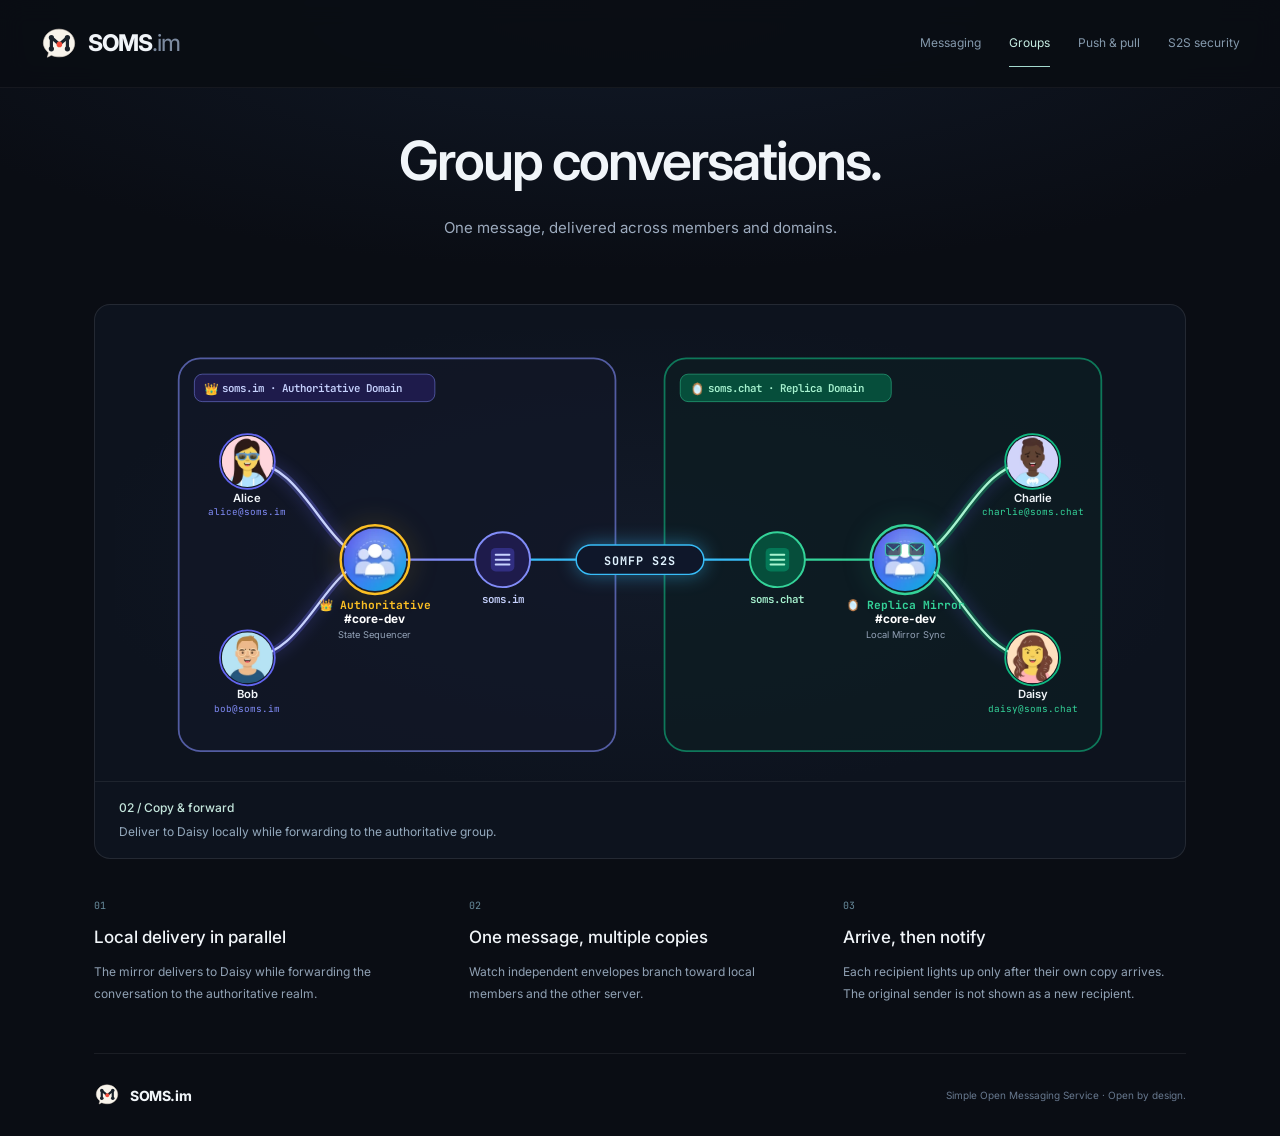
==== how-it-works/groups/index.html @ 973d369b "feat: redesign landing page and add focused messaging explainers" ====
<!doctype html><html lang="en"><head><meta charset="UTF-8"><meta name="viewport" content="width=device-width, initial-scale=1"><title>Federated Group Messaging | SOMS</title><meta name="description" content="Explore how SOMS distributes group messages to local members and remote mirrors with parallel forwarding and message replication."><link rel="canonical" href="https://soms.im/how-it-works/groups/"><link rel="icon" type="image/svg+xml" href="/assets/logo.svg"><meta name="theme-color" content="#0a0d14"><meta property="og:title" content="Federated Group Messaging | SOMS"><meta property="og:description" content="Explore how SOMS distributes group messages to local members and remote mirrors with parallel forwarding and message replication."><meta property="og:image" content="https://soms.im/assets/social-preview.png"><meta name="twitter:card" content="summary_large_image"><link rel="preconnect" href="https://fonts.googleapis.com"><link rel="preconnect" href="https://fonts.gstatic.com" crossorigin><link href="https://fonts.googleapis.com/css2?family=Inter:wght@400;500;600;700;800&family=JetBrains+Mono:wght@400;500;600&display=swap" rel="stylesheet"><link rel="stylesheet" href="/assets/site.css?v=seo-cleanup-1"><link rel="stylesheet" href="/assets/detail.css?v=seo-cleanup-1"><script src="/assets/site.js?v=seo-cleanup-1" defer></script><script src="/assets/detail.js?v=seo-cleanup-1" defer></script><meta property="og:type" content="website"><meta property="og:url" content="https://soms.im/how-it-works/groups/"><meta property="og:site_name" content="SOMS"><meta property="og:image:alt" content="SOMS messaging client"><meta name="twitter:title" content="Federated Group Messaging | SOMS"><meta name="twitter:description" content="Explore how SOMS distributes group messages to local members and remote mirrors with parallel forwarding and message replication."><meta name="twitter:image" content="https://soms.im/assets/social-preview.png"></head><body data-page="protocol" data-chapter="1"><nav class="fixed-nav" aria-label="Main navigation"><a href="/" class="brand-group" aria-label="SOMS home"><img src="/assets/logo.svg" width="38" height="38" alt=""><span>SOMS<span class="brand-domain">.im</span></span></a><div class="tech-nav" aria-label="Technical pages"><a href="/how-it-works/messaging/">Messaging</a><a href="/how-it-works/groups/" aria-current="page">Groups</a><a href="/how-it-works/sync/">Push &amp; pull</a><a href="/how-it-works/security/">S2S security</a></div></nav><main class="page-wrapper"><header class="hero-section detail-hero"><h1 class="hero-title">Group conversations.</h1><p class="hero-description">One message, delivered across members and domains.</p></header><section class="detail-explainer" aria-label="Interactive messaging explainer"><div id="chapter-panel"><div id="slidesWrapper"><div id="carouselContainer"><div class="slide" id="slide2">
              <!-- Stage 2 SVG -->
              <div class="stage-svg-wrap" id="stage2Wrap">
                <svg id="svgAct2" viewBox="0 0 1000 460" preserveAspectRatio="xMidYMid meet"><defs><linearGradient id="conduitS2SGlow" x1="0%" y1="50%" x2="100%" y2="50%">
                      <stop offset="0%" stop-color="#6366f1"/>
                      <stop offset="50%" stop-color="#38bdf8"/>
                      <stop offset="100%" stop-color="#10b981"/>
                    </linearGradient><linearGradient id="gradIndigo" x1="0%" y1="0%" x2="100%" y2="100%">
                      <stop offset="0%" stop-color="#818cf8"/>
                      <stop offset="100%" stop-color="#4f46e5"/>
                    </linearGradient><linearGradient id="gradEmerald" x1="0%" y1="0%" x2="100%" y2="100%">
                      <stop offset="0%" stop-color="#34d399"/>
                      <stop offset="100%" stop-color="#059669"/>
                    </linearGradient></defs>
                  <defs>
                    <linearGradient id="gradGold" x1="0%" y1="0%" x2="100%" y2="100%">
                      <stop offset="0%" stop-color="#fbbf24"/>
                      <stop offset="100%" stop-color="#d97706"/>
                    </linearGradient>

                    <!-- Clip Paths for Slide 2 -->
                    <clipPath id="clipAlice2"><circle cx="100" cy="135" r="26" /></clipPath>
                    <clipPath id="clipBob2"><circle cx="100" cy="335" r="26" /></clipPath>
                    <clipPath id="clipAuthGroup"><circle cx="230" cy="235" r="32" /></clipPath>
                    <clipPath id="clipReplicaGroup"><circle cx="770" cy="235" r="32" /></clipPath>
                    <clipPath id="clipCharlie2"><circle cx="900" cy="135" r="26" /></clipPath>
                    <clipPath id="clipDaisy2"><circle cx="900" cy="335" r="26" /></clipPath>
                  </defs>

                  <!-- Realm 1: Authoritative Realm -->
                  <g class="realm-box">
                    <rect x="30" y="30" width="445" height="400" rx="22" fill="#121727" fill-opacity="0.75" stroke="#818cf8" stroke-width="1.8" stroke-opacity="0.6"/>
                    <rect x="46" y="46" width="245" height="28" rx="8" fill="#1e1b4b" stroke="#818cf8" stroke-width="1" stroke-opacity="0.5"/>
                    <text x="56" y="65" font-size="12">👑</text>
                    <text x="74" y="64" fill="#c7d2fe" font-size="11" font-family="'JetBrains Mono', monospace" font-weight="600">soms.im · Authoritative Domain</text>
                  </g>

                  <!-- Realm 2: Replica Realm -->
                  <g class="realm-box">
                    <rect x="525" y="30" width="445" height="400" rx="22" fill="#0c1d22" fill-opacity="0.75" stroke="#10b981" stroke-width="1.8" stroke-opacity="0.6"/>
                    <rect x="541" y="46" width="215" height="28" rx="8" fill="#064e3b" stroke="#34d399" stroke-width="1" stroke-opacity="0.5"/>
                    <text x="551" y="65" font-size="12">🪞</text>
                    <text x="569" y="64" fill="#a7f3d0" font-size="11" font-family="'JetBrains Mono', monospace" font-weight="600">soms.chat · Replica Domain</text>
                  </g>

                  <!-- SOLID CONDUITS (Full Solid Lines) -->
                  <!-- Alice & Bob to Authoritative Group -->
                  <path id="pathAliceToAuth" d="M 100 135 C 160 135, 180 235, 230 235" class="solid-conduit-glow" stroke="url(#gradIndigo)"/>
                  <path d="M 100 135 C 160 135, 180 235, 230 235" class="solid-conduit-core" stroke="#c7d2fe"/>

                  <path id="pathBobToAuth" d="M 100 335 C 160 335, 180 235, 230 235" class="solid-conduit-glow" stroke="url(#gradIndigo)"/>
                  <path d="M 100 335 C 160 335, 180 235, 230 235" class="solid-conduit-core" stroke="#c7d2fe"/>

                  <!-- Authoritative Group to soms.im Server -->
                  <path id="pathAuthToHub" d="M 230 235 L 360 235" class="solid-conduit-glow" stroke="url(#gradIndigo)" stroke-width="8"/>
                  <path d="M 230 235 L 360 235" class="solid-conduit-core" stroke="#818cf8" stroke-width="2.5"/>

                  <!-- SOMFP S2S Backbone Conduit (Solid Trunk) -->
                  <path id="pathS2SBridge2" d="M 360 235 L 640 235" class="solid-conduit-glow" stroke="url(#conduitS2SGlow)" stroke-width="9"/>
                  <path d="M 360 235 L 640 235" class="solid-conduit-core" stroke="#38bdf8" stroke-width="3.2"/>

                  <!-- soms.chat Server to Replica Group -->
                  <path id="pathHubToReplica" d="M 640 235 L 770 235" class="solid-conduit-glow" stroke="url(#gradEmerald)" stroke-width="8"/>
                  <path d="M 640 235 L 770 235" class="solid-conduit-core" stroke="#34d399" stroke-width="2.5"/>

                  <!-- Replica Group to Charlie & Daisy -->
                  <path id="pathReplicaToCharlie" d="M 770 235 C 820 235, 840 135, 900 135" class="solid-conduit-glow" stroke="url(#gradEmerald)"/>
                  <path d="M 770 235 C 820 235, 840 135, 900 135" class="solid-conduit-core" stroke="#a7f3d0"/>

                  <path id="pathReplicaToDaisy" d="M 770 235 C 820 235, 840 335, 900 335" class="solid-conduit-glow" stroke="url(#gradEmerald)"/>
                  <path d="M 770 235 C 820 235, 840 335, 900 335" class="solid-conduit-core" stroke="#a7f3d0"/>

                  <!-- SOMFP S2S Badge -->
                  <g transform="translate(500, 235)">
                    <rect x="-65" y="-15" width="130" height="30" rx="15" fill="#0f172a" stroke="#38bdf8" stroke-width="1.5" filter="drop-shadow(0 0 10px rgba(56, 189, 248, 0.45))"/>
                    <text x="0" y="5" text-anchor="middle" fill="#e0f2fe" font-size="12" font-family="'JetBrains Mono', monospace" font-weight="700" letter-spacing="0.08em">SOMFP S2S</text>
                  </g>

                  <!-- soms.im Hub Server -->
                  <g transform="translate(360, 235)">
                    <circle cx="0" cy="0" r="28" fill="#1e1b4b" stroke="#818cf8" stroke-width="2"/>
                    <rect x="-12" y="-12" width="24" height="24" rx="5" fill="#312e81"/>
                    <path d="M -7 -5 L 7 -5 M -7 0 L 7 0 M -7 5 L 7 5" stroke="#c7d2fe" stroke-width="2" stroke-linecap="round"/>
                    <text x="0" y="44" text-anchor="middle" fill="#c7d2fe" font-size="11" font-family="'JetBrains Mono', monospace" font-weight="600">soms.im</text>
                  </g>

                  <!-- soms.chat Hub Server -->
                  <g transform="translate(640, 235)">
                    <circle cx="0" cy="0" r="28" fill="#064e3b" stroke="#34d399" stroke-width="2"/>
                    <rect x="-12" y="-12" width="24" height="24" rx="5" fill="#047857"/>
                    <path d="M -7 -5 L 7 -5 M -7 0 L 7 0 M -7 5 L 7 5" stroke="#a7f3d0" stroke-width="2" stroke-linecap="round"/>
                    <text x="0" y="44" text-anchor="middle" fill="#a7f3d0" font-size="11" font-family="'JetBrains Mono', monospace" font-weight="600">soms.chat</text>
                  </g>

                  <!-- AUTHORITATIVE GROUP NODE (REAL PLAYGROUND AVATAR) -->
                  <g class="user-node group-hub-node" id="nodeAuthGroup">
                    <circle id="pingAuthGroup_1" class="ping-circle-1" cx="230" cy="235" r="34" stroke="#fbbf24"/>
                    <circle id="pingAuthGroup_2" class="ping-circle-2" cx="230" cy="235" r="34" stroke="#f59e0b"/>
                    <circle cx="230" cy="235" r="35" fill="none" stroke="#fbbf24" stroke-width="2.5" filter="drop-shadow(0 0 12px rgba(251, 191, 36, 0.6))"/>
                    <image href="/assets/avatars/group-playground.webp" x="198" y="203" width="64" height="64" clip-path="url(#clipAuthGroup)"/>
                    <text x="230" y="285" text-anchor="middle" fill="#fbbf24" font-size="11.5" font-family="'JetBrains Mono', monospace" font-weight="700">👑 Authoritative</text>
                    <text x="230" y="300" text-anchor="middle" fill="#ffffff" font-size="12" font-weight="700">#core-dev</text>
                    <text x="230" y="315" text-anchor="middle" fill="#94a3b8" font-size="9.5">State Sequencer</text>
                  </g>

                  <!-- REPLICA GROUP NODE (REAL PLAYGROUND AVATAR) -->
                  <g class="user-node group-hub-node" id="nodeReplicaGroup">
                    <circle id="pingReplicaGroup_1" class="ping-circle-1" cx="770" cy="235" r="34" stroke="#34d399"/>
                    <circle id="pingReplicaGroup_2" class="ping-circle-2" cx="770" cy="235" r="34" stroke="#10b981"/>
                    <circle cx="770" cy="235" r="35" fill="none" stroke="#34d399" stroke-width="2.5" filter="drop-shadow(0 0 12px rgba(52, 211, 153, 0.6))"/>
                    <image href="/assets/avatars/group-playground.webp" x="738" y="203" width="64" height="64" clip-path="url(#clipReplicaGroup)"/>
                    <text x="770" y="285" text-anchor="middle" fill="#34d399" font-size="11.5" font-family="'JetBrains Mono', monospace" font-weight="700">🪞 Replica Mirror</text>
                    <text x="770" y="300" text-anchor="middle" fill="#ffffff" font-size="12" font-weight="700">#core-dev</text>
                    <text x="770" y="315" text-anchor="middle" fill="#94a3b8" font-size="9.5">Local Mirror Sync</text>
                  </g>

                  <!-- Users Slide 2 -->
                  <!-- Alice -->
                  <g class="user-node" id="nodeAlice2">
                    <circle id="pingAlice2_1" class="ping-circle-1" cx="100" cy="135" r="26" stroke="#818cf8"/>
                    <circle id="pingAlice2_2" class="ping-circle-2" cx="100" cy="135" r="26" stroke="#38bdf8"/>
                    <circle cx="100" cy="135" r="28" fill="none" stroke="#6366f1" stroke-width="1.8"/>
                    <image href="/assets/avatars/alice.webp" x="74" y="109" width="52" height="52" clip-path="url(#clipAlice2)"/>
                    <text x="100" y="176" text-anchor="middle" fill="#f1f5f9" font-size="11.5" font-weight="600">Alice</text>
                    <text x="100" y="190" text-anchor="middle" fill="#818cf8" font-size="9.5" font-family="'JetBrains Mono', monospace">alice@soms.im</text>
                  </g>

                  <!-- Bob -->
                  <g class="user-node" id="nodeBob2">
                    <circle id="pingBob2_1" class="ping-circle-1" cx="100" cy="335" r="26" stroke="#818cf8"/>
                    <circle id="pingBob2_2" class="ping-circle-2" cx="100" cy="335" r="26" stroke="#38bdf8"/>
                    <circle cx="100" cy="335" r="28" fill="none" stroke="#6366f1" stroke-width="1.8"/>
                    <image href="/assets/avatars/noah.webp" x="74" y="309" width="52" height="52" clip-path="url(#clipBob2)"/>
                    <text x="100" y="376" text-anchor="middle" fill="#f1f5f9" font-size="11.5" font-weight="600">Bob</text>
                    <text x="100" y="390" text-anchor="middle" fill="#818cf8" font-size="9.5" font-family="'JetBrains Mono', monospace">bob@soms.im</text>
                  </g>

                  <!-- Charlie -->
                  <g class="user-node" id="nodeCharlie2">
                    <circle id="pingCharlie2_1" class="ping-circle-1" cx="900" cy="135" r="26" stroke="#34d399"/>
                    <circle id="pingCharlie2_2" class="ping-circle-2" cx="900" cy="135" r="26" stroke="#38bdf8"/>
                    <circle cx="900" cy="135" r="28" fill="none" stroke="#10b981" stroke-width="1.8"/>
                    <image href="/assets/avatars/liam.webp" x="874" y="109" width="52" height="52" clip-path="url(#clipCharlie2)"/>
                    <text x="900" y="176" text-anchor="middle" fill="#f1f5f9" font-size="11.5" font-weight="600">Charlie</text>
                    <text x="900" y="190" text-anchor="middle" fill="#34d399" font-size="9.5" font-family="'JetBrains Mono', monospace">charlie@soms.chat</text>
                  </g>

                  <!-- Daisy (internal animation IDs retained) -->
                  <g class="user-node" id="nodeDaisy2">
                    <circle id="pingDaisy2_1" class="ping-circle-1" cx="900" cy="335" r="26" stroke="#34d399"/>
                    <circle id="pingDaisy2_2" class="ping-circle-2" cx="900" cy="335" r="26" stroke="#38bdf8"/>
                    <circle cx="900" cy="335" r="28" fill="none" stroke="#10b981" stroke-width="1.8"/>
                    <image href="/assets/avatars/maya.webp" x="874" y="309" width="52" height="52" clip-path="url(#clipDaisy2)"/>
                    <text x="900" y="376" text-anchor="middle" fill="#f1f5f9" font-size="11.5" font-weight="600">Daisy</text>
                    <text x="900" y="390" text-anchor="middle" fill="#34d399" font-size="9.5" font-family="'JetBrains Mono', monospace">daisy@soms.chat</text>
                  </g>

                  <!-- Native SVG Dynamic Particle Trail Pool (Slide 2) -->
                  <g id="particleContainer2"></g>

                  <!-- Native SVG Message Sender Toast Badge (Slide 2) -->
                  <g id="svgToast2" class="svg-sender-badge" transform="translate(100, 82)" opacity="0">
                    <rect id="toast2Bg" x="-62" y="-14" width="124" height="28" rx="14" fill="#0f172a" fill-opacity="0.95" stroke="#34d399" stroke-width="1.3" filter="drop-shadow(0 0 10px rgba(52, 211, 153, 0.45))"/>
                    <g id="toast2Icon" transform="translate(-50, -7)">
                      <rect x="0" y="0" width="16" height="13" rx="3" fill="#1e293b" stroke="#34d399" stroke-width="1.2"/>
                      <path d="M 2 2.5 L 8 7.5 L 14 2.5" fill="none" stroke="#34d399" stroke-width="1.2" stroke-linecap="round"/>
                    </g>
                    <text id="toast2Text" x="-26" y="4.5" fill="#a7f3d0" font-size="11.5" font-family="'JetBrains Mono', monospace" font-weight="600">to #core-dev</text>
                  </g>

                  <!-- FLYING ENVELOPE SLIDE 2 (Pure Vector Core) -->
                  <g id="flyingComet2" class="flying-envelope-node" opacity="0">
                    <rect x="-8" y="-7" width="16" height="13" rx="3" fill="#1e293b" stroke="#34d399" stroke-width="1.2"/>
                    <path d="M -6 -4.5 L 0 0.5 L 6 -4.5" fill="none" stroke="#34d399" stroke-width="1.2" stroke-linecap="round"/>
                  </g>
                </svg>
              </div>
            </div></div></div></div><div class="detail-transport"><p id="chapter-status" role="status" aria-live="polite">Charlie sends from the mirror. Alice then sends from the authoritative group.</p></div></section><section id="chapter-notes" class="detail-notes" aria-label="Chapter explanation"><article><span>01</span><h2>Local delivery in parallel</h2><p>The mirror delivers to Daisy while forwarding the conversation to the authoritative realm.</p></article><article><span>02</span><h2>One message, multiple copies</h2><p>Watch independent envelopes branch toward local members and the other server.</p></article><article><span>03</span><h2>Arrive, then notify</h2><p>Each recipient lights up only after their own copy arrives. The original sender is not shown as a new recipient.</p></article></section></main><footer><a class="brand-group" href="/"><img src="/assets/logo.svg" alt="" width="26" height="26">SOMS.im</a><span>Simple Open Messaging Service · Open by design.</span></footer></body></html>
---- assets/site.css ----
/* CSS Reset & Base Variables */
    *, *::before, *::after {
      box-sizing: border-box;
      margin: 0;
      padding: 0;
    }

    :root {
      --bg-dark: #0a0d14;
      --bg-card: #111622;
      --bg-surface: #161c2d;
      --border-subtle: rgba(255, 255, 255, 0.08);
      --border-glow: rgba(99, 102, 241, 0.3);
      --text-main: #f1f5f9;
      --text-muted: #94a3b8;
      --text-faint: #64748b;
      --indigo-core: #6366f1;
      --indigo-glow: rgba(99, 102, 241, 0.5);
      --cyan-core: #06b6d4;
      --cyan-glow: rgba(6, 182, 212, 0.5);
      --emerald-core: #10b981;
      --emerald-glow: rgba(16, 185, 129, 0.5);
      --amber-core: #f59e0b;
      --purple-core: #a855f7;
      --font-sans: 'Inter', -apple-system, BlinkMacSystemFont, 'Segoe UI', Roboto, sans-serif;
      --font-mono: 'JetBrains Mono', monospace;
    }

    html {
      scroll-behavior: smooth;
    }

    body {
      background-color: var(--bg-dark);
      color: var(--text-main);
      font-family: var(--font-sans);
      min-height: 100vh;
      overflow-x: hidden;
      line-height: 1.5;
      background-image: 
        radial-gradient(ellipse 80% 50% at 50% -20%, rgba(99, 102, 241, 0.15), transparent 70%),
        radial-gradient(circle at 10% 20%, rgba(6, 182, 212, 0.05), transparent 40%),
        radial-gradient(circle at 90% 80%, rgba(16, 185, 129, 0.05), transparent 40%);
    }

    /* Fixed Top Navigation Bar */
    .fixed-nav {
      position: fixed;
      top: 0;
      left: 0;
      right: 0;
      height: 70px;
      background: rgba(10, 13, 20, 0.82);
      backdrop-filter: blur(16px);
      -webkit-backdrop-filter: blur(16px);
      border-bottom: 1px solid var(--border-subtle);
      z-index: 1000;
      display: flex;
      align-items: center;
      justify-content: space-between;
      padding: 0 2.5rem;
    }

    .brand-group {
      display: flex;
      align-items: center;
      gap: 0.85rem;
      text-decoration: none;
      color: var(--text-main);
    }

    .brand-icon {
      width: 36px;
      height: 36px;
      border-radius: 10px;
      background: linear-gradient(135deg, var(--indigo-core), var(--cyan-core));
      display: flex;
      align-items: center;
      justify-content: center;
      box-shadow: 0 0 15px var(--indigo-glow);
    }

    .brand-title {
      font-size: 1.25rem;
      font-weight: 800;
      letter-spacing: -0.02em;
      background: linear-gradient(to right, #fff, #94a3b8);
      -webkit-background-clip: text;
      -webkit-text-fill-color: transparent;
    }

    .brand-badge {
      font-family: var(--font-mono);
      font-size: 0.7rem;
      padding: 0.2rem 0.5rem;
      border-radius: 9999px;
      background: rgba(99, 102, 241, 0.15);
      border: 1px solid rgba(99, 102, 241, 0.3);
      color: #a5b4fc;
      margin-left: 0.35rem;
    }

    .nav-links {
      display: flex;
      align-items: center;
      gap: 2rem;
      list-style: none;
    }

    .nav-link {
      color: var(--text-muted);
      text-decoration: none;
      font-size: 0.92rem;
      font-weight: 500;
      transition: color 0.2s ease;
    }

    .nav-link:hover {
      color: var(--text-main);
    }

    .nav-btn-gh {
      display: flex;
      align-items: center;
      gap: 0.5rem;
      padding: 0.5rem 1rem;
      border-radius: 8px;
      background: rgba(255, 255, 255, 0.05);
      border: 1px solid var(--border-subtle);
      color: var(--text-main);
      font-size: 0.88rem;
      font-weight: 600;
      text-decoration: none;
      transition: all 0.2s ease;
    }

    .nav-btn-gh:hover {
      background: rgba(255, 255, 255, 0.1);
      border-color: rgba(255, 255, 255, 0.2);
    }

    /* Page Wrapper */
    .page-wrapper {
      padding-top: 70px;
    }

    /* Hero Section */
    .hero-section {
      max-width: 1240px;
      margin: 0 auto;
      padding: 3.5rem 1.5rem 2rem 1.5rem;
      text-align: center;
    }

    .hero-pill {
      display: inline-flex;
      align-items: center;
      gap: 0.5rem;
      padding: 0.35rem 0.9rem;
      border-radius: 9999px;
      background: rgba(99, 102, 241, 0.1);
      border: 1px solid rgba(99, 102, 241, 0.25);
      color: #c7d2fe;
      font-size: 0.82rem;
      font-weight: 500;
      margin-bottom: 1.5rem;
    }

    .hero-pill-dot {
      width: 7px;
      height: 7px;
      border-radius: 50%;
      background: #10b981;
      box-shadow: 0 0 8px #10b981;
    }

    .hero-title {
      font-size: 3.4rem;
      font-weight: 800;
      line-height: 1.15;
      letter-spacing: -0.035em;
      margin-bottom: 1.25rem;
      max-width: 900px;
      margin-left: auto;
      margin-right: auto;
    }

    .hero-title .gradient-text {
      background: linear-gradient(135deg, #818cf8 0%, #38bdf8 50%, #34d399 100%);
      -webkit-background-clip: text;
      -webkit-text-fill-color: transparent;
    }

    .hero-description {
      font-size: 1.15rem;
      color: var(--text-muted);
      max-width: 720px;
      margin: 0 auto 2.2rem auto;
      line-height: 1.6;
    }

    .hero-actions {
      display: flex;
      align-items: center;
      justify-content: center;
      gap: 1rem;
      margin-bottom: 2.5rem;
    }

    .btn-primary {
      padding: 0.75rem 1.5rem;
      border-radius: 10px;
      background: linear-gradient(135deg, #6366f1, #4f46e5);
      color: #fff;
      font-weight: 600;
      font-size: 0.95rem;
      text-decoration: none;
      box-shadow: 0 4px 20px rgba(99, 102, 241, 0.4);
      transition: all 0.2s ease;
      display: inline-flex;
      align-items: center;
      gap: 0.5rem;
    }

    .btn-primary:hover {
      transform: translateY(-1px);
      box-shadow: 0 6px 25px rgba(99, 102, 241, 0.6);
    }

    .btn-secondary {
      padding: 0.75rem 1.5rem;
      border-radius: 10px;
      background: rgba(255, 255, 255, 0.05);
      border: 1px solid var(--border-subtle);
      color: var(--text-main);
      font-weight: 600;
      font-size: 0.95rem;
      text-decoration: none;
      transition: all 0.2s ease;
      display: inline-flex;
      align-items: center;
      gap: 0.5rem;
    }

    .btn-secondary:hover {
      background: rgba(255, 255, 255, 0.08);
      border-color: rgba(255, 255, 255, 0.15);
    }

    /* Carousel / Stage Architecture Showcase */
    .carousel-section {
      position: relative;
      max-width: 1100px;
      margin: 0 auto;
    }

    /* Carousel Top Controls Bar */
    .carousel-controls-bar {
      display: flex;
      align-items: center;
      justify-content: space-between;
      margin-bottom: 1.2rem;
      padding: 0 0.5rem;
    }

    .tabs-indicator {
      display: flex;
      gap: 0.5rem;
      background: rgba(17, 22, 34, 0.85);
      padding: 0.35rem;
      border-radius: 12px;
      border: 1px solid var(--border-subtle);
      backdrop-filter: blur(12px);
    }

    .tab-btn {
      background: transparent;
      border: none;
      color: var(--text-muted);
      font-family: var(--font-sans);
      font-size: 0.85rem;
      font-weight: 600;
      padding: 0.5rem 1.1rem;
      border-radius: 8px;
      cursor: pointer;
      transition: all 0.25s ease;
      display: flex;
      align-items: center;
      gap: 0.5rem;
    }

    .tab-btn.active {
      background: rgba(99, 102, 241, 0.2);
      color: #fff;
      border: 1px solid rgba(99, 102, 241, 0.4);
      box-shadow: 0 0 12px rgba(99, 102, 241, 0.25);
    }

    .tab-btn-num {
      font-family: var(--font-mono);
      font-size: 0.75rem;
      opacity: 0.7;
    }

    .nav-arrow-btns {
      display: flex;
      align-items: center;
      gap: 0.5rem;
    }

    .arrow-btn {
      width: 40px;
      height: 40px;
      border-radius: 10px;
      background: rgba(17, 22, 34, 0.85);
      border: 1px solid var(--border-subtle);
      color: var(--text-main);
      display: flex;
      align-items: center;
      justify-content: center;
      cursor: pointer;
      transition: all 0.2s ease;
    }

    .arrow-btn:hover {
      background: rgba(99, 102, 241, 0.2);
      border-color: rgba(99, 102, 241, 0.4);
      color: #fff;
      transform: scale(1.05);
    }

    /* Carousel Slides Container */
    .carousel-container {
      position: relative;
      width: 100%;
      border-radius: 20px;
      background: #0d111a;
      border: 1px solid rgba(255, 255, 255, 0.09);
      box-shadow: 0 25px 60px -15px rgba(0, 0, 0, 0.7), 0 0 40px rgba(99, 102, 241, 0.08);
      overflow: hidden;
    }

    .slides-wrapper {
      display: flex;
      width: 200%;
      transition: transform 0.55s cubic-bezier(0.16, 1, 0.3, 1);
      user-select: none;
    }

    .slide {
      width: 50%;
      flex-shrink: 0;
      padding: 1.5rem 1.5rem 2rem 1.5rem;
      position: relative;
    }

    .slide-badge-title {
      display: flex;
      align-items: center;
      justify-content: space-between;
      margin-bottom: 1rem;
      padding: 0 0.5rem;
    }

    .slide-title-group {
      text-align: left;
    }

    .slide-act-tag {
      font-family: var(--font-mono);
      font-size: 0.75rem;
      color: var(--cyan-core);
      font-weight: 600;
      text-transform: uppercase;
      letter-spacing: 0.05em;
    }

    .slide-heading {
      font-size: 1.35rem;
      font-weight: 700;
      color: var(--text-main);
      letter-spacing: -0.015em;
    }

    .slide-desc {
      font-size: 0.88rem;
      color: var(--text-muted);
      max-width: 480px;
      text-align: right;
    }

    /* Stage SVG Viewport */
    .stage-svg-wrap {
      width: 100%;
      height: 460px;
      background: radial-gradient(circle at 50% 50%, #111726 0%, #0a0d14 100%);
      border-radius: 16px;
      border: 1px solid rgba(255, 255, 255, 0.06);
      position: relative;
      overflow: hidden;
    }

    .stage-svg-wrap svg {
      width: 100%;
      height: 100%;
      display: block;
    }

    /* Solid Conduits & High-Definition Optical Lines (No Dashes) */
    .solid-conduit-glow {
      fill: none;
      stroke-width: 7.5px;
      stroke-linecap: round;
      opacity: 0.38;
      filter: drop-shadow(0 0 8px rgba(99, 102, 241, 0.8));
    }

    .solid-conduit-core {
      fill: none;
      stroke-width: 2.4px;
      stroke-linecap: round;
    }

    /* Flying Envelope Styling */
    .flying-envelope-node {
      pointer-events: none;
      /* Match the sender icon; the particle trail supplies the flight glow. */
    }

    /* Arrival Ping Ripple Animation (Dual Wave) */
    @keyframes avatarRipple1 {
      0% {
        r: 28;
        opacity: 0.95;
        stroke-width: 3.5;
      }
      100% {
        r: 64;
        opacity: 0;
        stroke-width: 0.8;
      }
    }

    @keyframes avatarRipple2 {
      0% {
        r: 28;
        opacity: 0.8;
        stroke-width: 2.5;
      }
      100% {
        r: 80;
        opacity: 0;
        stroke-width: 0.5;
      }
    }

    .ping-circle-1 {
      fill: none;
      pointer-events: none;
      opacity: 0;
    }

    .ping-circle-2 {
      fill: none;
      pointer-events: none;
      opacity: 0;
    }

    .pinging-1 {
      animation: avatarRipple1 0.85s cubic-bezier(0.1, 0.3, 0.2, 1) forwards;
    }

    .pinging-2 {
      animation: avatarRipple2 1.05s 0.12s cubic-bezier(0.1, 0.3, 0.2, 1) forwards;
    }

    /* Avatar Bounce on Receive */
    @keyframes avatarBounce {
      0% {
        transform: scale(1);
      }
      35% {
        transform: scale(1.16);
      }
      65% {
        transform: scale(0.96);
      }
      100% {
        transform: scale(1);
      }
    }

    .user-node {
      transform-box: fill-box;
      transform-origin: center;
      transition: filter 0.3s ease;
    }

    .user-node.received-pop {
      animation: avatarBounce 0.55s cubic-bezier(0.34, 1.56, 0.64, 1);
    }

    /* Native SVG Sender Badge Animation */
    .svg-sender-badge {
      pointer-events: none;
      transition: opacity 0.25s ease;
    }

    /* Why SOMS Cards Section */
    .features-section {
      max-width: 1240px;
      margin: 5rem auto 0 auto;
      padding: 0 1.5rem;
    }

    .section-header {
      text-align: center;
      margin-bottom: 3.5rem;
    }

    .section-tag {
      font-family: var(--font-mono);
      font-size: 0.8rem;
      color: var(--indigo-core);
      font-weight: 600;
      text-transform: uppercase;
      letter-spacing: 0.1em;
      margin-bottom: 0.5rem;
    }

    .section-title {
      font-size: 2.4rem;
      font-weight: 800;
      letter-spacing: -0.025em;
      color: #fff;
    }

    .section-subtitle {
      color: var(--text-muted);
      font-size: 1.05rem;
      max-width: 600px;
      margin: 0.6rem auto 0 auto;
    }

    .cards-grid {
      display: grid;
      grid-template-columns: repeat(auto-fit, minmax(320px, 1fr));
      gap: 1.5rem;
    }

    .feature-card {
      background: var(--bg-card);
      border: 1px solid var(--border-subtle);
      border-radius: 16px;
      padding: 2rem;
      position: relative;
      overflow: hidden;
      transition: all 0.3s ease;
    }

    .feature-card::before {
      content: '';
      position: absolute;
      top: 0;
      left: 0;
      right: 0;
      height: 2px;
      background: linear-gradient(90deg, transparent, rgba(99, 102, 241, 0.4), transparent);
      opacity: 0;
      transition: opacity 0.3s ease;
    }

    .feature-card:hover {
      transform: translateY(-4px);
      border-color: rgba(99, 102, 241, 0.3);
      box-shadow: 0 15px 35px -10px rgba(0, 0, 0, 0.5), 0 0 25px rgba(99, 102, 241, 0.1);
    }

    .feature-card:hover::before {
      opacity: 1;
    }

    .card-icon-wrap {
      width: 48px;
      height: 48px;
      border-radius: 12px;
      background: rgba(99, 102, 241, 0.12);
      border: 1px solid rgba(99, 102, 241, 0.25);
      display: flex;
      align-items: center;
      justify-content: center;
      color: #818cf8;
      margin-bottom: 1.25rem;
    }

    .card-title {
      font-size: 1.2rem;
      font-weight: 700;
      margin-bottom: 0.6rem;
      color: #fff;
    }

    .card-desc {
      color: var(--text-muted);
      font-size: 0.92rem;
      line-height: 1.6;
    }

    /* Technical Preview Warning Banner */
    .preview-banner {
      max-width: 1240px;
      margin: 4rem auto 0 auto;
      padding: 0 1.5rem;
    }

    .preview-card {
      background: linear-gradient(135deg, rgba(245, 158, 11, 0.08) 0%, rgba(17, 22, 34, 0.95) 100%);
      border: 1px solid rgba(245, 158, 11, 0.25);
      border-radius: 16px;
      padding: 1.75rem 2rem;
      display: flex;
      align-items: flex-start;
      gap: 1.25rem;
    }

    .preview-icon {
      flex-shrink: 0;
      width: 42px;
      height: 42px;
      border-radius: 10px;
      background: rgba(245, 158, 11, 0.15);
      border: 1px solid rgba(245, 158, 11, 0.3);
      color: #fbbf24;
      display: flex;
      align-items: center;
      justify-content: center;
    }

    .preview-content h4 {
      font-size: 1.05rem;
      font-weight: 700;
      color: #fbbf24;
      margin-bottom: 0.35rem;
    }

    .preview-content p {
      font-size: 0.9rem;
      color: var(--text-muted);
      line-height: 1.55;
    }

    /* Footer */
    footer {
      max-width: 1240px;
      margin: 5rem auto 0 auto;
      padding: 3rem 1.5rem;
      border-top: 1px solid var(--border-subtle);
      display: flex;
      align-items: center;
      justify-content: space-between;
      color: var(--text-faint);
      font-size: 0.88rem;
    }

    .footer-left {
      display: flex;
      align-items: center;
      gap: 0.75rem;
    }

    .footer-links {
      display: flex;
      gap: 1.5rem;
    }

    .footer-link {
      color: var(--text-muted);
      text-decoration: none;
      transition: color 0.2s;
    }

    .footer-link:hover {
      color: var(--text-main);
    }

    /* Responsive Adjustments */
    @media (max-width: 768px) {
      .hero-title {
        font-size: 2.3rem;
      }
      .stage-svg-wrap {
        height: 340px;
      }
      .slide-badge-title {
        flex-direction: column;
        align-items: flex-start;
        gap: 0.5rem;
      }
      .slide-desc {
        text-align: left;
      }
      .fixed-nav {
        padding: 0 1.25rem;
      }
      .nav-links {
        display: none;
      }
      .preview-card {
        flex-direction: column;
      }
      footer {
        flex-direction: column;
        gap: 1.5rem;
        text-align: center;
      }
    }
  
/* Product-first landing page. Shared animation styling above is preserved. */
:root { --text-muted:#9caabd; }
body { background-image:radial-gradient(ellipse 75% 28% at 50% 0%, #17243988, transparent 85%); }
a:focus-visible,button:focus-visible { outline:2px solid #67e8f9; outline-offset:6px; }
.fixed-nav { position:sticky; top:0; height:88px; max-width:1280px; margin:auto; padding:0 40px; background:rgba(10,13,20,.94); backdrop-filter:blur(12px); border-bottom:1px solid #ffffff0d; }
.brand-group { font-size:23px; font-weight:750; letter-spacing:-1px; gap:10px; }
.brand-domain { color:#7c8a9f; font-weight:450; }
.nav-links { gap:32px; }
.nav-link { font-size:13px; }
.nav-dot { color:#72c9dc; }
.nav-btn-gh { font-size:12px; border-radius:100px; padding:10px 19px; }
.page-wrapper { padding-top:0; }
.hero-section { padding:76px 24px 36px; max-width:1200px; }
.hero-pill { background:none; border:0; font:10px var(--font-mono); letter-spacing:2px; margin-bottom:26px; padding:0; color:#a7b9cd; }
.hero-pill-dot,.status-dot { width:6px; height:6px; display:inline-block; flex-shrink:0; border-radius:50%; background:#6ce1ba; box-shadow:0 0 12px #6ce1ba55; }
.hero-title { font-size:clamp(42px,5.6vw,72px); letter-spacing:-3.5px; line-height:1.09; font-weight:600; margin-bottom:23px; }
.hero-title .gradient-text { background:linear-gradient(100deg,#a9bafa,#8ed7e5 65%,#9be3c7); background-clip:text; -webkit-background-clip:text; }
.hero-description { font-size:17px; line-height:1.8; max-width:720px; }
.hero-actions { margin-top:28px; gap:12px; }
.btn-primary,.btn-secondary { border-radius:9px; padding:13px 22px; font-size:13px; box-shadow:none; gap:20px; }
.btn-primary { background:#d6f3ee; color:#112b2a; border:1px solid #d6f3ee; }
.btn-primary:hover { background:#edfffb; color:#112b2a; box-shadow:0 5px 28px #9fe4d322; }
.btn-secondary { background:transparent; border:1px solid #ffffff24; }
.hero-footnote { color:#66788e; font-size:10px; margin-top:22px; }
.hero-footnote span { margin:0 9px; color:#435268; }
.carousel-section { max-width:1140px; margin:0 auto; padding:0 24px; }
.carousel-container { border-radius:16px; box-shadow:0 24px 80px #0003; background:#0d131e; }
.slide { padding:24px 24px 15px; }
.slide-heading { font-size:17px; font-weight:500; margin-top:5px; }
.slide-act-tag { font-size:9px; color:#7f9fb7; letter-spacing:1.3px; }
.slide-desc { font-size:11px; max-width:330px; line-height:1.7; }
.stage-svg-wrap { height:auto; aspect-ratio:1000 / 420; border:0; background:radial-gradient(ellipse at center,#17203288,transparent 75%); }
body[data-page="home"] .slides-wrapper { width:100%; }
body[data-page="home"] .slide { width:100%; }
.explore-strip { max-width:1092px; margin:0 auto; padding:24px 4px; display:flex; align-items:center; justify-content:space-between; gap:20px; }
.explore-strip p { font-size:11px; color:#8291a5; display:flex; align-items:center; gap:9px; }
.text-link { color:#b5e9e4; text-decoration:none; font-size:12px; display:inline-flex; gap:18px; align-items:center; }
.text-link:hover { color:#fff; }
.benefits { max-width:1092px; margin:100px auto 0; }
.benefits-heading { padding-bottom:44px; }
.eyebrow,.feature-index { display:block; color:#84a5b3; font:10px var(--font-mono); letter-spacing:1.8px; }
.benefits-heading h2 { font-size:46px; font-weight:500; line-height:1.15; letter-spacing:-2px; margin:22px 0 20px; }
.benefits-heading p { color:var(--text-muted); font-size:14px; line-height:1.9; }
.benefit { display:grid; grid-template-columns:1fr 1.1fr; align-items:center; gap:80px; padding:68px 0; border-top:1px solid #ffffff12; }
.feature-index { font-size:9px; }
.benefit h3 { font-size:35px; font-weight:500; line-height:1.2; letter-spacing:-1.2px; margin:22px 0 18px; }
.benefit-copy p { color:#93a2b5; font-size:14px; line-height:1.95; max-width:405px; }
.feature-chips { display:flex; flex-wrap:wrap; gap:8px; margin:22px 0; }
.feature-chips span { font:9px var(--font-mono); color:#9dafc3; border:1px solid #ffffff13; padding:7px 9px; border-radius:5px; }
.stack-visual,.history-visual { background:linear-gradient(140deg,#151d2b,#0d131d); border:1px solid #ffffff14; border-radius:14px; overflow:hidden; }
.terminal-bar { display:flex; justify-content:space-between; border-bottom:1px solid #ffffff0b; padding:15px 20px; font:10px var(--font-mono); color:#66758b; }
.terminal-bar>span:first-child { letter-spacing:4px; color:#3d4b5f; }
.stack-inner { padding:34px; }
.stack-service,.stack-db { display:flex; align-items:center; gap:16px; padding:18px; background:#172331; border:1px solid #83d7c22a; border-radius:10px; }
.stack-service .status-dot { margin-left:auto; }
.stack-inner strong { font-size:14px; font-weight:500; }
.stack-inner small { display:block; color:#8193a8; font-size:10px; margin-top:5px; }
.stack-connector { height:25px; border-left:1px dashed #5d867c; margin-left:38px; }
.stack-db { background:#101a27; border-color:#ffffff10; }
.stack-db>span { font-size:35px; color:#95b4d7; padding:0 6px; }
.stack-caption { text-align:center; font:8px var(--font-mono); letter-spacing:1px; color:#5f7688; padding-top:24px; }
.client-visual { height:330px; position:relative; border:1px solid #ffffff12; border-radius:14px; overflow:hidden; background:radial-gradient(ellipse at 75% 75%,#264247,#101822 75%); }
.visual-caption { padding:20px; font:8px var(--font-mono); letter-spacing:1px; color:#9bb8ba; display:flex; align-items:center; gap:8px; }
.client-desktop { position:absolute; left:24px; top:64px; width:86%; border:1px solid #ffffff20; border-radius:9px; box-shadow:0 15px 30px #0006; }
.client-mobile { position:absolute; right:17px; top:104px; width:28%; max-height:240px; object-fit:cover; object-position:top; border:4px solid #283642; border-radius:17px; box-shadow:-12px 10px 30px #0007; }
.history-head { display:flex; justify-content:space-between; padding:20px; border-bottom:1px solid #ffffff0d; font:8px var(--font-mono); color:#8394a9; }
.history-saved { color:#7ec2ac; }
.history-line { margin:27px; padding-left:22px; border-left:1px solid #ffffff14; }
.history-date { font:8px var(--font-mono); color:#60748e; letter-spacing:1px; }
.history-message { display:flex; gap:12px; margin:13px 0; align-items:center; }
.history-message img { border-radius:50%; }
.history-message strong { font-size:11px; font-weight:500; }
.history-message p { color:#9cabbd; font-size:11px; margin-top:3px; }
.history-dots { color:#56708b; padding:0 0 15px 4px; }
.history-bottom { border-top:1px solid #ffffff0b; padding:16px; text-align:center; font-size:11px; color:#a7c5c3; }
.closing { text-align:center; max-width:1092px; margin:20px auto 0; padding:75px 20px; border-top:1px solid #ffffff12; background:radial-gradient(ellipse at center,#19313544,transparent 70%); }
.closing h2 { font-size:32px; font-weight:500; letter-spacing:-1px; margin:24px 0; }
.alpha-note { margin-top:20px; font-size:10px; color:#7d8b9e; }
footer { max-width:1092px; margin:auto; padding:28px 0; font-size:10px; color:#67788e; border-top:1px solid #ffffff12; }
footer .brand-group { font-size:14px; letter-spacing:-.4px; }
.footer-link { font-size:11px; }
.protocol-hero { padding-top:50px; }
.back-link { display:block; color:#9aacbd; text-decoration:none; font-size:12px; margin-bottom:38px; }
.protocol-hero .eyebrow { margin-bottom:24px; }
.protocol-hero .hero-title { font-size:60px; }
.protocol-notes { max-width:1092px; margin:60px auto; display:grid; grid-template-columns:1fr 1fr; gap:80px; }
.protocol-notes h2 { font-size:32px; line-height:1.2; font-weight:500; letter-spacing:-1px; margin:20px 0; }
.protocol-notes p { font-size:14px; color:#99a8ba; line-height:1.9; margin-bottom:14px; }
.protocol-notes code { color:#c5dedc; font-size:12px; }
.protocol-live { font:9px var(--font-mono); color:#8aa5ae; display:flex; align-items:center; gap:9px; }
.tab-btn { font-size:11px; }
@media(max-width:900px) { .benefits,.explore-strip,.protocol-notes,footer { margin-left:28px; margin-right:28px; } .benefit { gap:35px; } .hero-title { letter-spacing:-2px; } .slide-desc { max-width:260px; } .benefit h3 { font-size:29px; } .stack-inner { padding:22px; } }
@media(max-width:640px) { .fixed-nav { padding:0 20px; height:72px; } .page-wrapper { padding-top:0; } .brand-group { font-size:19px; } .brand-group img { width:32px; height:32px; } .nav-links { display:flex; gap:15px; } .nav-link { font-size:11px; } .docs-link,.nav-dot,.nav-btn-gh { display:none; } .hero-section { padding:50px 20px 30px; } .hero-title { font-size:40px; letter-spacing:-1.8px; } .hero-description { font-size:14px; } .hero-description br { display:none; } .hero-pill { font-size:8px; letter-spacing:1.4px; } .hero-actions { flex-direction:row; flex-wrap:wrap; } .btn-primary,.btn-secondary { font-size:11px; padding:12px 16px; width:auto; } .hero-footnote { font-size:9px; line-height:1.8; } .carousel-section { padding:0 12px; } .slide { padding:18px 8px 10px; } .slide-badge-title { display:block; padding:0 8px; } .slide-heading { font-size:14px; } .slide-desc { display:none; } .stage-svg-wrap { height:auto; aspect-ratio:1000/520; } .explore-strip { flex-direction:column; align-items:flex-start; gap:13px; padding:18px 0; } .benefits { margin-top:60px; } .benefits-heading h2 { font-size:36px; } .benefits-heading p { font-size:13px; } .benefit { grid-template-columns:1fr; padding:40px 0; gap:30px; } .benefit h3 { font-size:32px; } .benefit-copy p { max-width:none; font-size:13px; } .client-visual { height:310px; } .closing { margin:15px 24px 0; padding:50px 0; } .closing h2 { font-size:28px; } .eyebrow { font-size:8px; letter-spacing:1.2px; } footer { flex-wrap:wrap; gap:18px; justify-content:space-between; } footer>span { order:3; width:100%; text-align:left; } .protocol-hero .hero-title { font-size:40px; } .protocol-live { display:none; } .carousel-controls-bar { padding:0; } .tabs-indicator { width:100%; } .tab-btn { flex:1; padding:10px 8px; font-size:10px; } .protocol-notes { grid-template-columns:1fr; gap:28px; margin-top:40px; } }
/* Compact product summary below the federation demo. */
.product-summary { max-width:1092px; margin:24px auto 0; display:grid; gap:24px; }
.product-block { display:grid; grid-template-columns:1fr; gap:16px; padding:20px 24px; border:1px solid rgba(255,255,255,.09); border-radius:16px; background:#0d131e; box-shadow:0 24px 80px #0003; }
.product-summary-copy { display:grid; grid-template-columns:1fr auto; column-gap:20px; align-items:center; padding-bottom:14px; border-bottom:1px solid #ffffff0e; }
.product-summary-copy h2 { grid-column:1; grid-row:1; }
.product-summary-copy p { grid-column:1; grid-row:2; }
.product-summary-copy .product-link { grid-column:2; grid-row:1 / 3; margin:0; }
.product-block > .official-client-image { max-width:680px; margin:0 auto; }
.product-block > .resource-terminal { width:100%; max-width:680px; margin:0 auto; }
.official-client-image { display:block; width:100%; height:auto; border-radius:12px; border:1px solid #ffffff18; }
.resource-terminal { min-width:0; overflow:hidden; background:#0c121c; border:1px solid #ffffff18; border-radius:12px; font-family:var(--font-mono); }
.resource-terminal-bar { display:flex; justify-content:space-between; gap:12px; padding:14px 20px; background:#141d29; font-size:10px; color:#8598ae; }
.resource-terminal-bar>span:first-child { letter-spacing:1px; color:#aac1cf; }
.resource-terminal-body { padding:24px; }
.terminal-comment { font-size:10px; color:#779187; margin-bottom:24px; }
.resource-stats { display:grid; gap:18px; }
.resource-stats>div { display:flex; align-items:baseline; justify-content:space-between; gap:12px; }
.resource-stats dt { font-size:10px; color:#7c8ea5; }
.resource-stats dd { color:#afe5ce; font-size:12px; text-align:right; }
.resource-stats .resource-memory { padding-bottom:18px; border-bottom:1px solid #ffffff0d; }
.resource-stats .resource-memory dd { font-size:28px; letter-spacing:-1px; }
.resource-stats dd span { font-size:11px; color:#8ba59d; }
.resource-terminal figcaption { border-top:1px solid #ffffff0b; padding:14px 24px; font:10px/1.7 var(--font-sans); color:#728399; }
.product-link { margin-top:20px; }
.product-summary-copy h2 { font-size:18px; font-weight:500; letter-spacing:-.3px; margin-bottom:6px; }
.product-summary-copy p { font-size:12px; line-height:1.7; color:var(--text-muted); max-width:650px; }
.home-preview-note { max-width:1092px; margin:32px auto; font-size:10px; color:#7d8b9e; text-align:center; }
@media(max-width:1150px) { .product-summary { margin-left:24px; margin-right:24px; } }
@media(max-width:640px) { .product-summary { margin:20px 12px 0; gap:20px; } .product-block { gap:14px; padding:18px 16px; } .product-summary-copy { column-gap:10px; } .product-summary-copy h2 { font-size:16px; } .product-summary-copy p { grid-column:1 / -1; margin-top:6px; font-size:11px; } .product-summary-copy .product-link { grid-row:1; font-size:10px; padding:10px; gap:8px; } .resource-terminal-body { padding:20px; } .resource-stats dt { font-size:9px; } .resource-stats dd { font-size:11px; } .resource-stats .resource-memory dd { font-size:23px; } .home-preview-note { padding:0 24px; } }
/* Shared homepage card header: one layout and button across all three cards. */
body[data-page="home"] #slide1, body[data-page="home"] .product-block { padding:20px 24px; }
.home-card-header { display:flex; align-items:center; justify-content:space-between; gap:16px; min-height:55px; padding:0 0 14px; border-bottom:1px solid #ffffff0e; text-align:left; }
.home-card-header h2 { margin:0; color:#d6e7ec; font-size:17px; font-weight:500; line-height:1.4; letter-spacing:-.2px; }
.home-card-button { display:inline-flex; align-items:center; justify-content:space-between; gap:18px; flex-shrink:0; min-width:156px; height:40px; padding:0 14px; border:1px solid #a7ddd92e; border-radius:8px; background:#a7ddd90a; color:#c2e7e4; font:12px var(--font-sans); text-decoration:none; }
.home-card-button:hover { background:#a7ddd918; border-color:#a7ddd966; }
body[data-page="home"] #slide1 { display:grid; grid-template-columns:minmax(0,1fr); gap:16px; }
body[data-page="home"] #stage1Wrap { margin-top:-8px; aspect-ratio:1000 / 430; height:auto; }
.home-card-description { margin:0; padding:0; color:#94a7ba; font-family:var(--font-sans); font-size:12px; font-weight:400; line-height:1.75; letter-spacing:normal; text-align:left; -webkit-text-size-adjust:100%; text-size-adjust:100%; }
@media(max-width:640px) { body[data-page="home"] #slide1 { gap:14px; } }
@media(max-width:640px) { body[data-page="home"] #slide1, body[data-page="home"] .product-block { padding:16px; } .home-card-header { gap:10px; min-height:51px; padding-bottom:12px; } .home-card-header h2 { font-size:14px; } .home-card-button { min-width:136px; height:36px; padding:0 10px; gap:10px; font-size:11px; } .home-card-description { font-size:11px; } }
/* One headline, one description, one primary destination. */
.hero-section.hero-minimal { padding:92px 24px 36px; }
.hero-brand-name { margin:0 0 24px; color:#9db3c5; font:11px var(--font-mono); letter-spacing:2.4px; text-transform:uppercase; }
.hero-minimal .hero-title { font-size:clamp(48px,6.2vw,78px); line-height:1.1; letter-spacing:-3px; margin-bottom:24px; }
.hero-minimal .hero-description { max-width:610px; font-size:17px; line-height:1.85; }
.hero-minimal .hero-actions { margin-top:30px; margin-bottom:0; }
.github-primary { display:inline-flex; align-items:center; justify-content:center; gap:17px; min-width:286px; padding:20px 28px; background:#edf3f5; color:#101923; border:1px solid #fff; border-radius:12px; font-size:17px; font-weight:600; text-decoration:none; transition:background .2s,transform .2s; box-shadow:0 8px 35px #0003; }
.github-primary:hover { background:#fff; transform:translateY(-2px); }
.github-primary>span { color:inherit; }
.somfp-card-header { display:flex; justify-content:space-between; align-items:center; gap:16px; padding:0 6px 12px; margin-bottom:0; border-bottom:1px solid #ffffff0e; text-align:left; }
.somfp-card-header h2.somfp-powered { color:#899cb0; font-size:13px; font-weight:400; letter-spacing:0; }
.somfp-card-header h2.somfp-powered span { display:inline; color:#c1e9e6; font-size:13px; font-weight:600; margin:0 0 0 4px; }
.somfp-card-header h2 { color:#c1e9e6; font-size:20px; font-weight:600; letter-spacing:-.4px; }
.somfp-card-header h2 span { color:#e6edf4; font-weight:450; margin-left:12px; }
.somfp-card-header p { margin-top:8px; font-size:12px; line-height:1.7; color:#899cb0; }
.somfp-card-link { display:inline-flex; align-items:center; gap:20px; flex-shrink:0; padding:12px 16px; background:#a7ddd90a; border:1px solid #a7ddd92e; border-radius:8px; color:#c2e7e4; text-decoration:none; font-size:12px; }
.somfp-card-link:hover { background:#a7ddd918; border-color:#a7ddd966; }
@media(max-width:700px) {
.hero-section.hero-minimal { padding:58px 22px 28px; }
.hero-brand-name { font-size:9px; letter-spacing:1.5px; margin-bottom:22px; }
.hero-minimal .hero-title { font-size:clamp(32px,8.5vw,56px); letter-spacing:-1.5px; }
.hero-minimal .hero-description { font-size:14px; max-width:460px; }
.github-primary { min-width:260px; padding:18px 24px; font-size:16px; }
.somfp-card-header { flex-direction:row; align-items:center; gap:10px; padding:0 8px 12px; }
.somfp-card-header h2 { font-size:18px; }
.somfp-card-header h2 span { display:block; margin:5px 0 0; font-size:17px; }
.somfp-card-header p { max-width:360px; font-size:11px; }
.somfp-card-link { font-size:11px; padding:10px 14px; }
}
@media(prefers-reduced-motion:reduce) { html { scroll-behavior:auto; } *,*::before,*::after { transition-duration:0.01ms !important; } }
---- assets/detail.css ----
.tech-nav { display:flex; align-items:center; gap:28px; }
.tech-nav a { text-decoration:none; color:#8499ac; font-size:12px; padding:14px 0; border-bottom:1px solid transparent; white-space:nowrap; }
.tech-nav a[aria-current="page"] { color:#c6ede2; border-color:#a4d9ce; }
.tech-nav a:hover { color:#fff; }
.detail-hero { padding:44px 24px 28px; }
.detail-explainer .slide-badge-title { display:none; }
@media(max-width:640px) { body[data-page="protocol"] .fixed-nav { height:auto; flex-direction:column; align-items:flex-start; gap:4px; padding:12px 20px 0; } .tech-nav { width:100%; overflow-x:auto; gap:24px; } .tech-nav a { font-size:11px; padding:10px 0; } }
.detail-hero .back-link { margin-bottom:24px; }
.detail-hero .hero-title { font-size:54px; letter-spacing:-2px; }
.detail-hero .hero-description { font-size:15px; }
.detail-explainer { max-width:1092px; margin:0 auto; border:1px solid #ffffff18; border-radius:16px; background:#0d131e; overflow:hidden; }
.detail-tabs { display:flex; border-bottom:1px solid #ffffff12; padding:8px; gap:6px; }
.detail-tabs button { flex:1; border:1px solid transparent; background:none; color:#61788f; font:11px var(--font-mono); padding:15px 12px; border-radius:9px; cursor:pointer; }
.detail-tabs button span { font:13px var(--font-sans); margin-left:10px; color:#9aaebf; }
.detail-tabs button[aria-selected=true] { background:#8cb9d510; border-color:#9ebfd126; color:#b5e6d6; }
.detail-tabs button[aria-selected=true] span { color:#e1f1ee; }
.detail-explainer #slidesWrapper { width:100%; transform:none !important; }
.detail-explainer .slide { width:100%; padding:24px 20px 0; }
.detail-explainer .slide[hidden] { display:none; }
.detail-explainer .slide-desc { display:none; }
.detail-explainer .stage-svg-wrap { aspect-ratio:1000/430; }
.detail-transport { border-top:1px solid #ffffff12; padding:16px 24px; display:flex; justify-content:space-between; align-items:center; gap:24px; min-height:62px; }
.detail-transport p strong { display:block; color:#c4e6dc; font-size:12px; font-weight:500; margin-bottom:4px; }
.detail-transport p span { display:block; }
.detail-transport p { color:#94a9bd; font-size:12px; line-height:1.7; max-width:740px; }
.detail-transport>div { display:flex; gap:8px; flex-shrink:0; }
.detail-transport button { border:1px solid #a3cbb32a; border-radius:7px; background:#a3cbb30b; color:#bde5d5; padding:9px 13px; cursor:pointer; }
.detail-notes { max-width:1092px; margin:32px auto 48px; display:grid; grid-template-columns:repeat(3,1fr); gap:32px; }
.detail-notes article>span { font:10px var(--font-mono); color:#688b9c; }
.detail-notes h2 { font-size:17px; font-weight:500; margin:10px 0; }
.detail-notes p { color:#90a1b4; font-size:12px; line-height:1.85; }
@media(max-width:1150px) { .detail-explainer,.detail-notes { margin-left:24px; margin-right:24px; } }
@media(max-width:640px) { .detail-hero { padding:30px 20px 24px; } .detail-hero .hero-title { font-size:36px; letter-spacing:-1.5px; } .detail-explainer { margin:0 12px; } .detail-tabs { gap:2px; padding:5px; } .detail-tabs button { font-size:9px; padding:12px 2px; } .detail-tabs button span { display:block; font-size:11px; margin:5px 0 0; } .detail-explainer .slide { padding:18px 6px 0; } .detail-explainer .slide-heading { font-size:13px; } .detail-explainer .stage-svg-wrap { aspect-ratio:1000/550; } .detail-transport { padding:14px; flex-direction:column; align-items:flex-start; gap:12px; min-height:80px; } .detail-transport p { font-size:11px; } .detail-notes { grid-template-columns:1fr; gap:24px; margin:28px 24px; } }
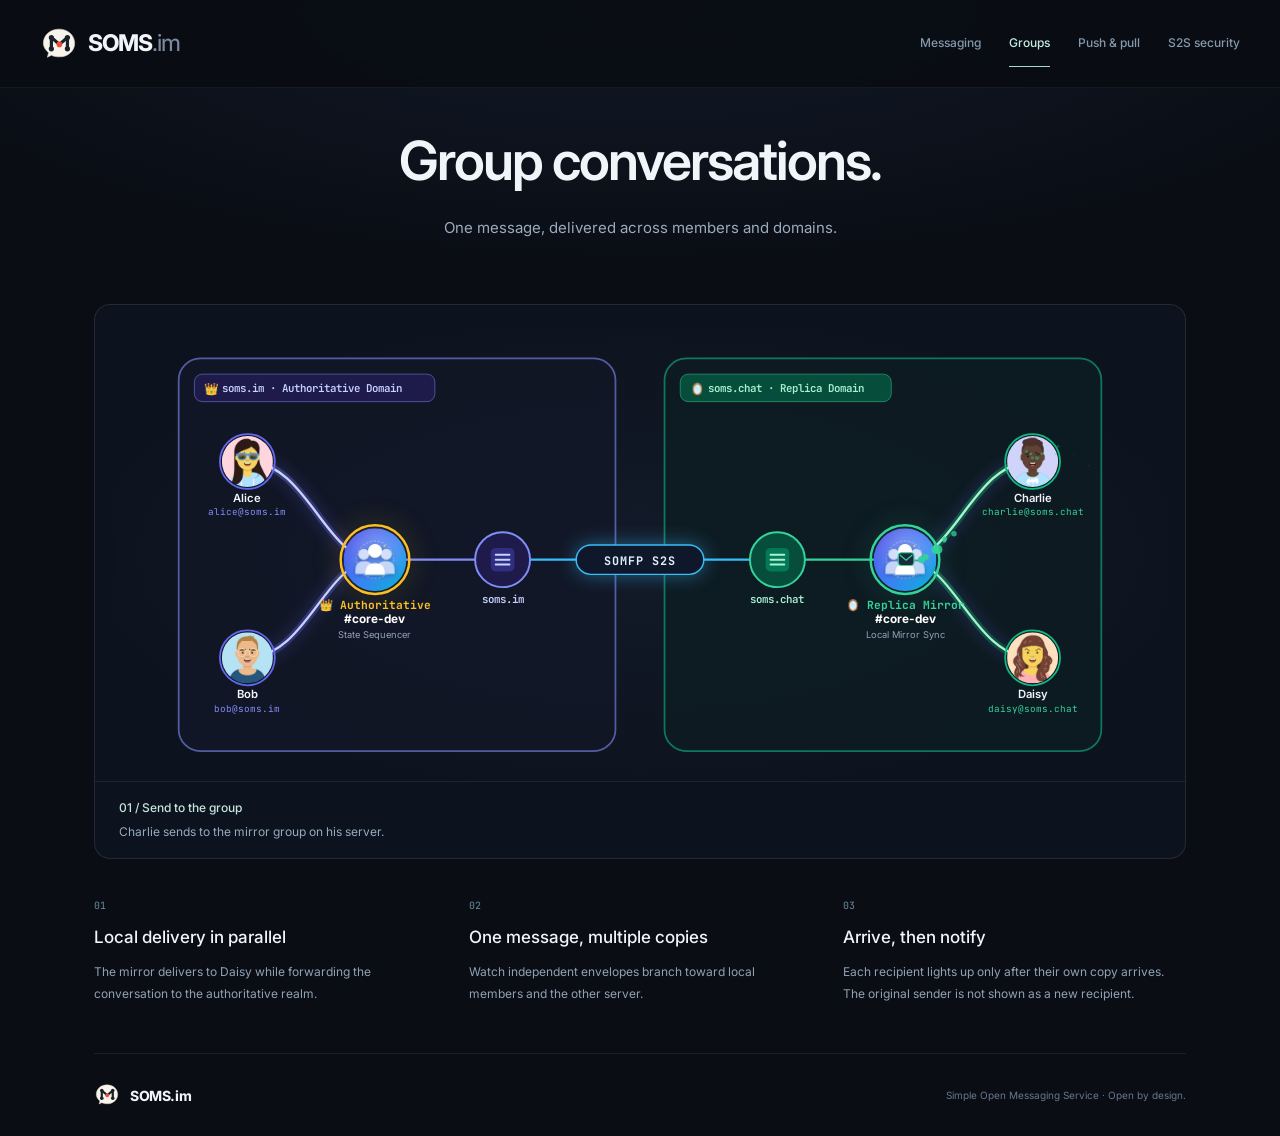
==== commit 2a7e8c0a: "feat: improve homepage navigation, FAQ, and client showcase" ====
--- a/how-it-works/groups/index.html
+++ b/how-it-works/groups/index.html
@@ -1,4 +1,4 @@
-<!doctype html><html lang="en"><head><meta charset="UTF-8"><meta name="viewport" content="width=device-width, initial-scale=1"><title>Federated Group Messaging | SOMS</title><meta name="description" content="Explore how SOMS distributes group messages to local members and remote mirrors with parallel forwarding and message replication."><link rel="canonical" href="https://soms.im/how-it-works/groups/"><link rel="icon" type="image/svg+xml" href="/assets/logo.svg"><meta name="theme-color" content="#0a0d14"><meta property="og:title" content="Federated Group Messaging | SOMS"><meta property="og:description" content="Explore how SOMS distributes group messages to local members and remote mirrors with parallel forwarding and message replication."><meta property="og:image" content="https://soms.im/assets/social-preview.png"><meta name="twitter:card" content="summary_large_image"><link rel="preconnect" href="https://fonts.googleapis.com"><link rel="preconnect" href="https://fonts.gstatic.com" crossorigin><link href="https://fonts.googleapis.com/css2?family=Inter:wght@400;500;600;700;800&family=JetBrains+Mono:wght@400;500;600&display=swap" rel="stylesheet"><link rel="stylesheet" href="/assets/site.css?v=seo-cleanup-1"><link rel="stylesheet" href="/assets/detail.css?v=seo-cleanup-1"><script src="/assets/site.js?v=seo-cleanup-1" defer></script><script src="/assets/detail.js?v=seo-cleanup-1" defer></script><meta property="og:type" content="website"><meta property="og:url" content="https://soms.im/how-it-works/groups/"><meta property="og:site_name" content="SOMS"><meta property="og:image:alt" content="SOMS messaging client"><meta name="twitter:title" content="Federated Group Messaging | SOMS"><meta name="twitter:description" content="Explore how SOMS distributes group messages to local members and remote mirrors with parallel forwarding and message replication."><meta name="twitter:image" content="https://soms.im/assets/social-preview.png"></head><body data-page="protocol" data-chapter="1"><nav class="fixed-nav" aria-label="Main navigation"><a href="/" class="brand-group" aria-label="SOMS home"><img src="/assets/logo.svg" width="38" height="38" alt=""><span>SOMS<span class="brand-domain">.im</span></span></a><div class="tech-nav" aria-label="Technical pages"><a href="/how-it-works/messaging/">Messaging</a><a href="/how-it-works/groups/" aria-current="page">Groups</a><a href="/how-it-works/sync/">Push &amp; pull</a><a href="/how-it-works/security/">S2S security</a></div></nav><main class="page-wrapper"><header class="hero-section detail-hero"><h1 class="hero-title">Group conversations.</h1><p class="hero-description">One message, delivered across members and domains.</p></header><section class="detail-explainer" aria-label="Interactive messaging explainer"><div id="chapter-panel"><div id="slidesWrapper"><div id="carouselContainer"><div class="slide" id="slide2">
+<!doctype html><html lang="en"><head><meta charset="UTF-8"><meta name="viewport" content="width=device-width, initial-scale=1"><title>Federated Group Messaging | SOMS</title><meta name="description" content="Explore how SOMS distributes group messages to local members and remote mirrors with parallel forwarding and message replication."><link rel="canonical" href="https://soms.im/how-it-works/groups/"><link rel="icon" type="image/svg+xml" href="/assets/logo.svg"><meta name="theme-color" content="#0a0d14"><meta property="og:title" content="Federated Group Messaging | SOMS"><meta property="og:description" content="Explore how SOMS distributes group messages to local members and remote mirrors with parallel forwarding and message replication."><meta property="og:image" content="https://soms.im/assets/social-preview.png"><meta name="twitter:card" content="summary_large_image"><link rel="preconnect" href="https://fonts.googleapis.com"><link rel="preconnect" href="https://fonts.gstatic.com" crossorigin><link href="https://fonts.googleapis.com/css2?family=Inter:wght@400;500;600;700;800&family=JetBrains+Mono:wght@400;500;600&display=swap" rel="stylesheet"><link rel="stylesheet" href="/assets/site.css?v=seo-cleanup-1"><link rel="stylesheet" href="/assets/detail.css?v=seo-cleanup-1"><script src="/assets/site.js?v=seo-cleanup-1" defer></script><script src="/assets/detail.js?v=seo-cleanup-1" defer></script><script type="application/ld+json">{"@context":"https://schema.org","@graph":[{"@type":"BreadcrumbList","itemListElement":[{"@type":"ListItem","position":1,"name":"Home","item":"https://soms.im/"},{"@type":"ListItem","position":2,"name":"Federated Group Messaging","item":"https://soms.im/how-it-works/groups/"}]},{"@type":"TechArticle","headline":"Federated Group Messaging | SOMS","description":"Explore how SOMS distributes group messages to local members and remote mirrors with parallel forwarding and message replication.","url":"https://soms.im/how-it-works/groups/", "author":{"@type":"Organization","name":"SOMS Project"}}]}</script><meta property="og:type" content="website"><meta property="og:url" content="https://soms.im/how-it-works/groups/"><meta property="og:site_name" content="SOMS"><meta property="og:image:alt" content="SOMS messaging client"><meta name="twitter:title" content="Federated Group Messaging | SOMS"><meta name="twitter:description" content="Explore how SOMS distributes group messages to local members and remote mirrors with parallel forwarding and message replication."><meta name="twitter:image" content="https://soms.im/assets/social-preview.png"></head><body data-page="protocol" data-chapter="1"><nav class="fixed-nav" aria-label="Main navigation"><a href="/" class="brand-group" aria-label="SOMS home"><img src="/assets/logo.svg" width="38" height="38" alt="SOMS logo"><span>SOMS<span class="brand-domain">.im</span></span></a><div class="tech-nav" aria-label="Technical pages"><a href="/how-it-works/messaging/">Messaging</a><a href="/how-it-works/groups/" aria-current="page">Groups</a><a href="/how-it-works/sync/">Push &amp; pull</a><a href="/how-it-works/security/">S2S security</a></div></nav><main class="page-wrapper"><header class="hero-section detail-hero"><h1 class="hero-title">Group conversations.</h1><p class="hero-description">One message, delivered across members and domains.</p></header><section class="detail-explainer" aria-label="Interactive messaging explainer"><div id="chapter-panel"><div id="slidesWrapper"><div id="carouselContainer"><div class="slide" id="slide2">
               <!-- Stage 2 SVG -->
               <div class="stage-svg-wrap" id="stage2Wrap">
                 <svg id="svgAct2" viewBox="0 0 1000 460" preserveAspectRatio="xMidYMid meet"><defs><linearGradient id="conduitS2SGlow" x1="0%" y1="50%" x2="100%" y2="50%">
--- a/assets/site.css
+++ b/assets/site.css
@@ -879,3 +879,146 @@
 .somfp-card-link { font-size:11px; padding:10px 14px; }
 }
 @media(prefers-reduced-motion:reduce) { html { scroll-behavior:auto; } *,*::before,*::after { transition-duration:0.01ms !important; } }
+
+/* Shared Technical Navigation for Homepage & Subpages */
+.tech-nav { display:flex; align-items:center; gap:24px; }
+.tech-nav a { text-decoration:none; color:#8499ac; font-size:12px; font-weight:500; padding:14px 0; border-bottom:1px solid transparent; white-space:nowrap; transition:color .2s, border-color .2s; }
+.tech-nav a[aria-current="page"] { color:#c6ede2; border-color:#a4d9ce; }
+.tech-nav a:hover { color:#fff; }
+
+@media(max-width:640px) {
+  body[data-page="home"] .fixed-nav {
+    height:auto;
+    flex-direction:column;
+    align-items:flex-start;
+    gap:4px;
+    padding:12px 20px 8px;
+  }
+  body[data-page="home"] .tech-nav {
+    width:100%;
+    overflow-x:auto;
+    gap:18px;
+    scrollbar-width:none;
+  }
+  body[data-page="home"] .tech-nav::-webkit-scrollbar { display:none; }
+  body[data-page="home"] .tech-nav a { font-size:11px; padding:6px 0; }
+}
+
+/* FAQ Section for Search Intent & Long-tail SEO */
+.faq-section {
+  max-width: 1092px;
+  margin: 48px auto 0;
+  padding: 0 24px;
+}
+.faq-header {
+  text-align: center;
+  margin-bottom: 32px;
+}
+.faq-header h2 {
+  font-size: 26px;
+  font-weight: 600;
+  letter-spacing: -0.5px;
+  color: #e2e8f0;
+}
+.faq-header p {
+  font-size: 13px;
+  color: var(--text-muted);
+  margin-top: 8px;
+}
+.faq-grid {
+  display: grid;
+  grid-template-columns: repeat(auto-fit, minmax(460px, 1fr));
+  gap: 20px;
+}
+.faq-card {
+  background: #0d131e;
+  border: 1px solid rgba(255, 255, 255, 0.08);
+  border-radius: 14px;
+  padding: 22px 24px;
+  box-shadow: 0 12px 40px rgba(0, 0, 0, 0.2);
+}
+.faq-card h3 {
+  font-size: 15px;
+  font-weight: 600;
+  color: #cde4df;
+  margin-bottom: 10px;
+  line-height: 1.4;
+}
+.faq-card p {
+  font-size: 13px;
+  line-height: 1.7;
+  color: #94a3b8;
+}
+@media(max-width:640px) {
+  .faq-section { padding: 0 16px; margin-top: 36px; }
+  .faq-grid { grid-template-columns: 1fr; gap: 14px; }
+  .faq-card { padding: 18px; }
+  .faq-header h2 { font-size: 22px; }
+}
+
+/* Enriched SEO Footer */
+.site-footer {
+  display: block;
+  max-width: 1092px;
+  margin: 60px auto 0 auto;
+  padding: 40px 24px 32px;
+  border-top: 1px solid rgba(255, 255, 255, 0.1);
+}
+.footer-grid {
+  display: grid;
+  grid-template-columns: 1.8fr 1fr 1fr;
+  gap: 40px;
+}
+.footer-col.brand-col .brand-group {
+  margin-bottom: 12px;
+}
+.footer-tagline {
+  font-size: 12px;
+  line-height: 1.7;
+  color: #8395a8;
+  max-width: 380px;
+}
+.footer-heading {
+  font-size: 12px;
+  font-weight: 600;
+  text-transform: uppercase;
+  letter-spacing: 0.8px;
+  color: #cad8e6;
+  margin-bottom: 14px;
+  font-family: var(--font-mono);
+}
+.footer-nav-list {
+  list-style: none;
+  padding: 0;
+  margin: 0;
+  display: flex;
+  flex-direction: column;
+  gap: 10px;
+}
+.footer-nav-list a {
+  color: #8aa0b5;
+  text-decoration: none;
+  font-size: 12px;
+  transition: color 0.2s;
+}
+.footer-nav-list a:hover {
+  color: #f1f5f9;
+}
+.footer-bottom {
+  margin-top: 36px;
+  padding-top: 20px;
+  border-top: 1px solid rgba(255, 255, 255, 0.05);
+  font-size: 11px;
+  color: #64748b;
+  display: flex;
+  justify-content: space-between;
+  align-items: center;
+  flex-wrap: wrap;
+  gap: 12px;
+}
+@media(max-width: 768px) {
+  .footer-grid {
+    grid-template-columns: 1fr;
+    gap: 28px;
+  }
+}
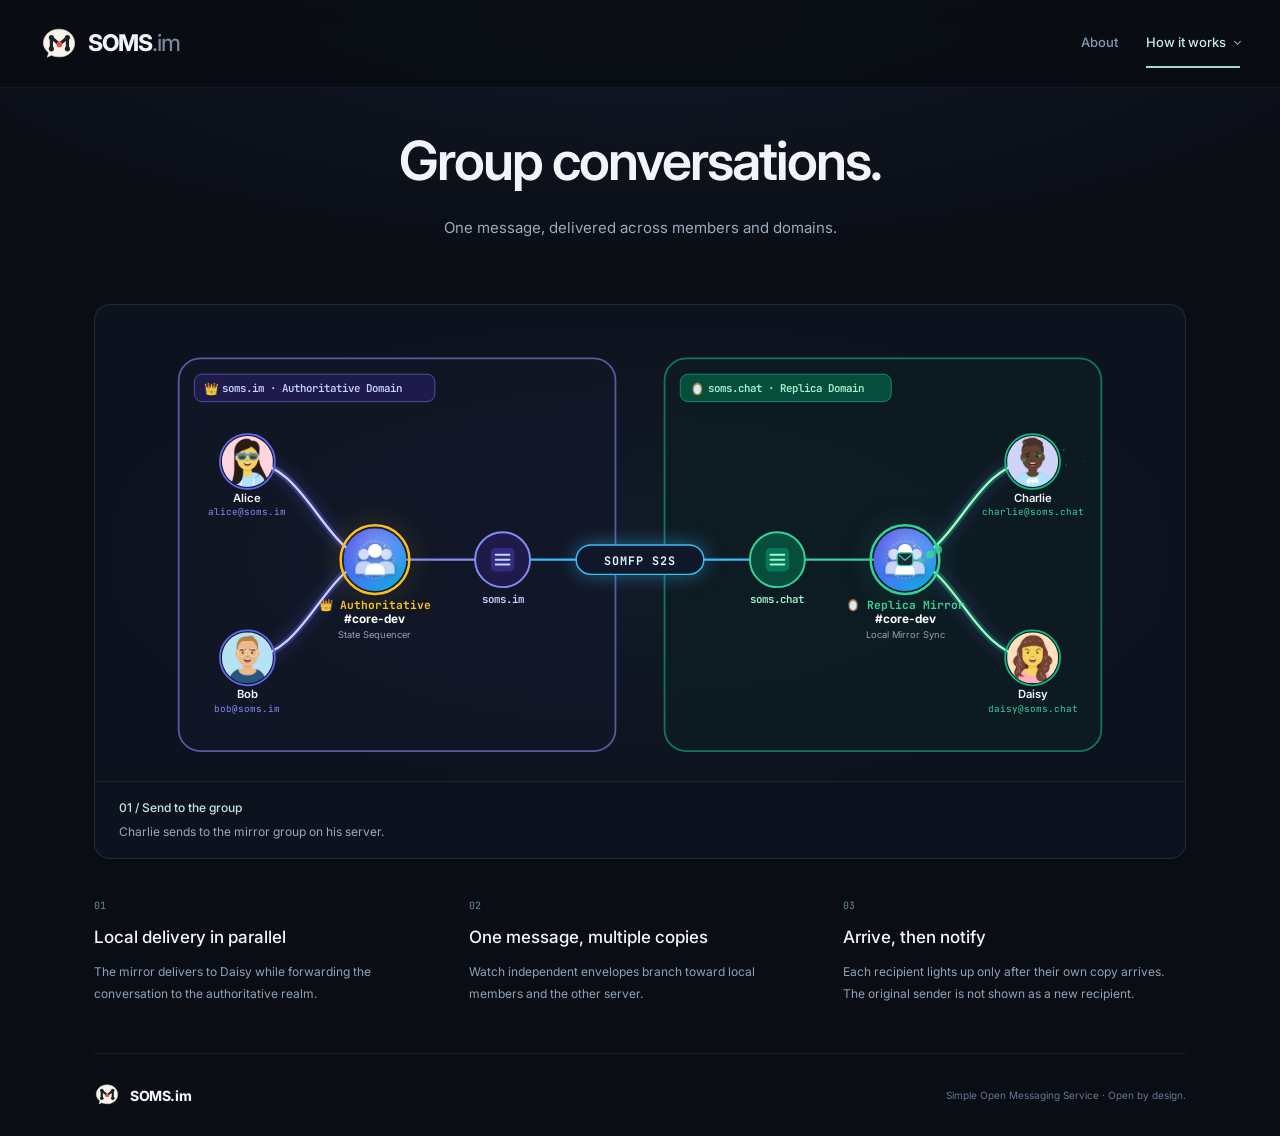
==== commit 648440a2: "feat: add About & Vision page, restructure hierarchical navigation, and align with core roadmap" ====
--- a/how-it-works/groups/index.html
+++ b/how-it-works/groups/index.html
@@ -1,4 +1,4 @@
-<!doctype html><html lang="en"><head><meta charset="UTF-8"><meta name="viewport" content="width=device-width, initial-scale=1"><title>Federated Group Messaging | SOMS</title><meta name="description" content="Explore how SOMS distributes group messages to local members and remote mirrors with parallel forwarding and message replication."><link rel="canonical" href="https://soms.im/how-it-works/groups/"><link rel="icon" type="image/svg+xml" href="/assets/logo.svg"><meta name="theme-color" content="#0a0d14"><meta property="og:title" content="Federated Group Messaging | SOMS"><meta property="og:description" content="Explore how SOMS distributes group messages to local members and remote mirrors with parallel forwarding and message replication."><meta property="og:image" content="https://soms.im/assets/social-preview.png"><meta name="twitter:card" content="summary_large_image"><link rel="preconnect" href="https://fonts.googleapis.com"><link rel="preconnect" href="https://fonts.gstatic.com" crossorigin><link href="https://fonts.googleapis.com/css2?family=Inter:wght@400;500;600;700;800&family=JetBrains+Mono:wght@400;500;600&display=swap" rel="stylesheet"><link rel="stylesheet" href="/assets/site.css?v=seo-cleanup-1"><link rel="stylesheet" href="/assets/detail.css?v=seo-cleanup-1"><script src="/assets/site.js?v=seo-cleanup-1" defer></script><script src="/assets/detail.js?v=seo-cleanup-1" defer></script><script type="application/ld+json">{"@context":"https://schema.org","@graph":[{"@type":"BreadcrumbList","itemListElement":[{"@type":"ListItem","position":1,"name":"Home","item":"https://soms.im/"},{"@type":"ListItem","position":2,"name":"Federated Group Messaging","item":"https://soms.im/how-it-works/groups/"}]},{"@type":"TechArticle","headline":"Federated Group Messaging | SOMS","description":"Explore how SOMS distributes group messages to local members and remote mirrors with parallel forwarding and message replication.","url":"https://soms.im/how-it-works/groups/", "author":{"@type":"Organization","name":"SOMS Project"}}]}</script><meta property="og:type" content="website"><meta property="og:url" content="https://soms.im/how-it-works/groups/"><meta property="og:site_name" content="SOMS"><meta property="og:image:alt" content="SOMS messaging client"><meta name="twitter:title" content="Federated Group Messaging | SOMS"><meta name="twitter:description" content="Explore how SOMS distributes group messages to local members and remote mirrors with parallel forwarding and message replication."><meta name="twitter:image" content="https://soms.im/assets/social-preview.png"></head><body data-page="protocol" data-chapter="1"><nav class="fixed-nav" aria-label="Main navigation"><a href="/" class="brand-group" aria-label="SOMS home"><img src="/assets/logo.svg" width="38" height="38" alt="SOMS logo"><span>SOMS<span class="brand-domain">.im</span></span></a><div class="tech-nav" aria-label="Technical pages"><a href="/how-it-works/messaging/">Messaging</a><a href="/how-it-works/groups/" aria-current="page">Groups</a><a href="/how-it-works/sync/">Push &amp; pull</a><a href="/how-it-works/security/">S2S security</a></div></nav><main class="page-wrapper"><header class="hero-section detail-hero"><h1 class="hero-title">Group conversations.</h1><p class="hero-description">One message, delivered across members and domains.</p></header><section class="detail-explainer" aria-label="Interactive messaging explainer"><div id="chapter-panel"><div id="slidesWrapper"><div id="carouselContainer"><div class="slide" id="slide2">
+<!doctype html><html lang="en"><head><meta charset="UTF-8"><meta name="viewport" content="width=device-width, initial-scale=1"><title>Federated Group Messaging | SOMS</title><meta name="description" content="Explore how SOMS distributes group messages to local members and remote mirrors with parallel forwarding and message replication."><link rel="canonical" href="https://soms.im/how-it-works/groups/"><link rel="icon" type="image/svg+xml" href="/assets/logo.svg"><meta name="theme-color" content="#0a0d14"><meta property="og:title" content="Federated Group Messaging | SOMS"><meta property="og:description" content="Explore how SOMS distributes group messages to local members and remote mirrors with parallel forwarding and message replication."><meta property="og:image" content="https://soms.im/assets/social-preview.png"><meta name="twitter:card" content="summary_large_image"><link rel="preconnect" href="https://fonts.googleapis.com"><link rel="preconnect" href="https://fonts.gstatic.com" crossorigin><link href="https://fonts.googleapis.com/css2?family=Inter:wght@400;500;600;700;800&family=JetBrains+Mono:wght@400;500;600&display=swap" rel="stylesheet"><link rel="stylesheet" href="/assets/site.css?v=seo-cleanup-1"><link rel="stylesheet" href="/assets/detail.css?v=seo-cleanup-1"><script src="/assets/site.js?v=seo-cleanup-1" defer></script><script src="/assets/detail.js?v=seo-cleanup-1" defer></script><script type="application/ld+json">{"@context":"https://schema.org","@graph":[{"@type":"BreadcrumbList","itemListElement":[{"@type":"ListItem","position":1,"name":"Home","item":"https://soms.im/"},{"@type":"ListItem","position":2,"name":"Federated Group Messaging","item":"https://soms.im/how-it-works/groups/"}]},{"@type":"TechArticle","headline":"Federated Group Messaging | SOMS","description":"Explore how SOMS distributes group messages to local members and remote mirrors with parallel forwarding and message replication.","url":"https://soms.im/how-it-works/groups/", "author":{"@type":"Organization","name":"SOMS Project"}}]}</script><meta property="og:type" content="website"><meta property="og:url" content="https://soms.im/how-it-works/groups/"><meta property="og:site_name" content="SOMS"><meta property="og:image:alt" content="SOMS messaging client"><meta name="twitter:title" content="Federated Group Messaging | SOMS"><meta name="twitter:description" content="Explore how SOMS distributes group messages to local members and remote mirrors with parallel forwarding and message replication."><meta name="twitter:image" content="https://soms.im/assets/social-preview.png"></head><body data-page="protocol" data-chapter="1"><nav class="fixed-nav" aria-label="Main navigation"><a href="/" class="brand-group" aria-label="SOMS home"><img src="/assets/logo.svg" width="38" height="38" alt="SOMS logo"><span>SOMS<span class="brand-domain">.im</span></span></a><div class="tech-nav" aria-label="Main navigation links"><a href="/about/" class="nav-link-main">About</a><div class="nav-dropdown"><a href="/how-it-works/groups/" class="nav-link-main nav-dropdown-trigger is-active" aria-haspopup="true"><span>How it works</span><span class="dropdown-arrow" aria-hidden="true"></span></a><div class="nav-dropdown-menu" role="menu"><a href="/how-it-works/messaging/" class="dropdown-item" role="menuitem"><div class="dropdown-item-title">Direct Messaging</div><div class="dropdown-item-desc">Peer resolution &amp; direct delivery</div></a><a href="/how-it-works/groups/" class="dropdown-item" role="menuitem" aria-current="page"><div class="dropdown-item-title">Group Federation</div><div class="dropdown-item-desc">Decentralized rosters &amp; fanout</div></a><a href="/how-it-works/sync/" class="dropdown-item" role="menuitem"><div class="dropdown-item-title">Push &amp; Pull Sync</div><div class="dropdown-item-desc">Zero-loss catch-up for offline nodes</div></a><a href="/how-it-works/security/" class="dropdown-item" role="menuitem"><div class="dropdown-item-title">S2S Security</div><div class="dropdown-item-desc">HTTPS transport &amp; Ed25519 signatures</div></a></div></div></div></nav><main class="page-wrapper"><header class="hero-section detail-hero"><h1 class="hero-title">Group conversations.</h1><p class="hero-description">One message, delivered across members and domains.</p></header><section class="detail-explainer" aria-label="Interactive messaging explainer"><div id="chapter-panel"><div id="slidesWrapper"><div id="carouselContainer"><div class="slide" id="slide2">
               <!-- Stage 2 SVG -->
               <div class="stage-svg-wrap" id="stage2Wrap">
                 <svg id="svgAct2" viewBox="0 0 1000 460" preserveAspectRatio="xMidYMid meet"><defs><linearGradient id="conduitS2SGlow" x1="0%" y1="50%" x2="100%" y2="50%">
--- a/assets/site.css
+++ b/assets/site.css
@@ -881,27 +881,124 @@
 @media(prefers-reduced-motion:reduce) { html { scroll-behavior:auto; } *,*::before,*::after { transition-duration:0.01ms !important; } }
 
 /* Shared Technical Navigation for Homepage & Subpages */
-.tech-nav { display:flex; align-items:center; gap:24px; }
-.tech-nav a { text-decoration:none; color:#8499ac; font-size:12px; font-weight:500; padding:14px 0; border-bottom:1px solid transparent; white-space:nowrap; transition:color .2s, border-color .2s; }
-.tech-nav a[aria-current="page"] { color:#c6ede2; border-color:#a4d9ce; }
-.tech-nav a:hover { color:#fff; }
+.tech-nav { display:flex; align-items:center; gap:28px; }
+.tech-nav .nav-link-main {
+  text-decoration:none;
+  color:#8499ac;
+  font-size:13px;
+  font-weight:500;
+  padding:14px 0;
+  border-bottom:2px solid transparent;
+  white-space:nowrap;
+  transition:color .2s, border-color .2s;
+  display:inline-flex;
+  align-items:center;
+  gap:6px;
+}
+.tech-nav .nav-link-main[aria-current="page"],
+.tech-nav .nav-link-main.is-active {
+  color:#c6ede2;
+  border-color:#a4d9ce;
+}
+.tech-nav .nav-link-main:hover {
+  color:#fff;
+}
+
+/* Dropdown Navigation for How it works */
+.nav-dropdown {
+  position: relative;
+  display: inline-flex;
+  align-items: center;
+}
+.dropdown-arrow {
+  display: inline-block;
+  width: 5px;
+  height: 5px;
+  border-right: 1.5px solid currentColor;
+  border-bottom: 1.5px solid currentColor;
+  transform: rotate(45deg);
+  transition: transform 0.2s ease;
+  margin-left: 3px;
+  margin-bottom: 2px;
+  opacity: 0.75;
+}
+.nav-dropdown:hover .dropdown-arrow,
+.nav-dropdown:focus-within .dropdown-arrow,
+.nav-dropdown.is-open .dropdown-arrow {
+  transform: rotate(-135deg);
+  opacity: 1;
+}
+.nav-dropdown-menu {
+  position: absolute;
+  top: 100%;
+  right: 0;
+  min-width: 270px;
+  background: rgba(13, 19, 31, 0.96);
+  backdrop-filter: blur(16px);
+  -webkit-backdrop-filter: blur(16px);
+  border: 1px solid rgba(255, 255, 255, 0.12);
+  border-radius: 14px;
+  box-shadow: 0 16px 36px rgba(0, 0, 0, 0.5), 0 0 20px rgba(99, 102, 241, 0.1);
+  padding: 8px;
+  display: none;
+  flex-direction: column;
+  gap: 4px;
+  z-index: 1002;
+}
+.nav-dropdown:hover .nav-dropdown-menu,
+.nav-dropdown:focus-within .nav-dropdown-menu,
+.nav-dropdown.is-open .nav-dropdown-menu {
+  display: flex;
+  animation: navMenuFade 0.15s ease-out;
+}
+@keyframes navMenuFade {
+  from { opacity: 0; transform: translateY(-4px); }
+  to { opacity: 1; transform: translateY(0); }
+}
+.dropdown-item {
+  display: block;
+  padding: 10px 12px;
+  border-radius: 8px;
+  text-decoration: none;
+  transition: background 0.15s;
+}
+.dropdown-item:hover {
+  background: rgba(99, 102, 241, 0.15);
+}
+.dropdown-item[aria-current="page"] {
+  background: rgba(16, 185, 129, 0.14);
+  border-left: 2px solid #34d399;
+}
+.dropdown-item-title {
+  font-size: 13px;
+  font-weight: 600;
+  color: #f1f5f9;
+  line-height: 1.3;
+}
+.dropdown-item-desc {
+  font-size: 11px;
+  color: #8aa0b5;
+  margin-top: 2px;
+  line-height: 1.3;
+}
 
 @media(max-width:640px) {
-  body[data-page="home"] .fixed-nav {
-    height:auto;
-    flex-direction:column;
-    align-items:flex-start;
-    gap:4px;
-    padding:12px 20px 8px;
+  body[data-page="home"] .fixed-nav,
+  body[data-page="about"] .fixed-nav,
+  body[data-page="protocol"] .fixed-nav {
+    height: auto;
+    flex-direction: row;
+    justify-content: space-between;
+    align-items: center;
+    padding: 12px 20px;
   }
-  body[data-page="home"] .tech-nav {
-    width:100%;
-    overflow-x:auto;
-    gap:18px;
-    scrollbar-width:none;
+  .tech-nav {
+    gap: 18px;
   }
-  body[data-page="home"] .tech-nav::-webkit-scrollbar { display:none; }
-  body[data-page="home"] .tech-nav a { font-size:11px; padding:6px 0; }
+  .nav-dropdown-menu {
+    right: -10px;
+    min-width: 240px;
+  }
 }
 
 /* FAQ Section for Search Intent & Long-tail SEO */
@@ -1022,3 +1119,252 @@
     gap: 28px;
   }
 }
+
+/* About & Vision Page Styles */
+.about-wrapper {
+  max-width: 1040px;
+  margin: 0 auto;
+  padding: 40px 24px 80px;
+}
+.about-hero {
+  text-align: center;
+  padding: 60px 0 48px;
+}
+.about-badge {
+  display: inline-flex;
+  align-items: center;
+  gap: 8px;
+  padding: 4px 14px;
+  border-radius: 9999px;
+  font-size: 11px;
+  font-family: var(--font-mono);
+  font-weight: 600;
+  letter-spacing: 0.08em;
+  text-transform: uppercase;
+  color: #a5b4fc;
+  background: rgba(99, 102, 241, 0.12);
+  border: 1px solid rgba(129, 140, 248, 0.3);
+  margin-bottom: 20px;
+}
+.about-hero h1 {
+  font-size: clamp(32px, 5vw, 48px);
+  font-weight: 800;
+  line-height: 1.15;
+  letter-spacing: -0.03em;
+  color: #f8fafc;
+  margin-bottom: 18px;
+}
+.about-hero p {
+  font-size: clamp(15px, 2.5vw, 18px);
+  color: var(--text-muted);
+  max-width: 740px;
+  margin: 0 auto;
+  line-height: 1.6;
+}
+
+.about-block {
+  margin-bottom: 64px;
+}
+.about-block-header {
+  margin-bottom: 28px;
+}
+.about-block-header h2 {
+  font-size: 26px;
+  font-weight: 700;
+  color: #f1f5f9;
+  letter-spacing: -0.02em;
+}
+.about-block-header p {
+  font-size: 14px;
+  color: var(--text-muted);
+  margin-top: 6px;
+}
+
+/* Three Pillars */
+.pillars-grid {
+  display: grid;
+  grid-template-columns: repeat(3, 1fr);
+  gap: 20px;
+}
+.pillar-card {
+  background: #0e1422;
+  border: 1px solid rgba(255, 255, 255, 0.08);
+  border-radius: 16px;
+  padding: 28px 24px;
+  position: relative;
+  transition: transform 0.2s, border-color 0.2s;
+}
+.pillar-card:hover {
+  transform: translateY(-2px);
+  border-color: rgba(99, 102, 241, 0.4);
+}
+.pillar-icon {
+  font-size: 28px;
+  margin-bottom: 16px;
+  display: inline-block;
+}
+.pillar-card h3 {
+  font-size: 18px;
+  font-weight: 600;
+  color: #f8fafc;
+  margin-bottom: 10px;
+}
+.pillar-card p {
+  font-size: 13.5px;
+  color: #94a3b8;
+  line-height: 1.6;
+}
+
+/* Design Trade-off Box */
+.tradeoff-card {
+  background: linear-gradient(145deg, #0e172a 0%, #0a1120 100%);
+  border: 1px solid rgba(56, 189, 248, 0.25);
+  border-radius: 18px;
+  padding: 32px;
+  position: relative;
+  overflow: hidden;
+}
+.tradeoff-card::before {
+  content: "";
+  position: absolute;
+  top: 0;
+  left: 0;
+  width: 4px;
+  height: 100%;
+  background: linear-gradient(180deg, #38bdf8, #818cf8);
+}
+.tradeoff-card h3 {
+  font-size: 20px;
+  font-weight: 700;
+  color: #e0f2fe;
+  margin-bottom: 14px;
+}
+.tradeoff-card p {
+  font-size: 14px;
+  color: #94a3b8;
+  line-height: 1.7;
+  margin-bottom: 14px;
+}
+.tradeoff-card p:last-child {
+  margin-bottom: 0;
+}
+.tradeoff-highlight {
+  color: #38bdf8;
+  font-weight: 600;
+}
+
+/* Roadmap Grid */
+.roadmap-grid {
+  display: grid;
+  grid-template-columns: repeat(2, 1fr);
+  gap: 20px;
+}
+.roadmap-card {
+  background: #0d131f;
+  border: 1px solid rgba(255, 255, 255, 0.08);
+  border-radius: 16px;
+  padding: 24px;
+  display: flex;
+  flex-direction: column;
+  gap: 12px;
+}
+.roadmap-header {
+  display: flex;
+  align-items: center;
+  justify-content: space-between;
+  gap: 12px;
+}
+.status-pill {
+  font-size: 10px;
+  font-family: var(--font-mono);
+  font-weight: 700;
+  text-transform: uppercase;
+  letter-spacing: 0.06em;
+  padding: 3px 8px;
+  border-radius: 6px;
+}
+.status-done {
+  color: #34d399;
+  background: rgba(16, 185, 129, 0.12);
+  border: 1px solid rgba(52, 211, 153, 0.3);
+}
+.status-wip {
+  color: #38bdf8;
+  background: rgba(56, 189, 248, 0.12);
+  border: 1px solid rgba(56, 189, 248, 0.3);
+}
+.status-planned {
+  color: #c084fc;
+  background: rgba(168, 85, 247, 0.12);
+  border: 1px solid rgba(192, 132, 252, 0.3);
+}
+.roadmap-card h3 {
+  font-size: 16px;
+  font-weight: 600;
+  color: #f1f5f9;
+}
+.roadmap-card p {
+  font-size: 13px;
+  color: #94a3b8;
+  line-height: 1.6;
+}
+
+/* Protocol Portal Grid */
+.portal-grid {
+  display: grid;
+  grid-template-columns: repeat(4, 1fr);
+  gap: 16px;
+}
+.portal-card {
+  background: #0e1524;
+  border: 1px solid rgba(255, 255, 255, 0.08);
+  border-radius: 12px;
+  padding: 18px;
+  text-decoration: none;
+  display: flex;
+  flex-direction: column;
+  justify-content: space-between;
+  transition: border-color 0.2s, background 0.2s;
+}
+.portal-card:hover {
+  border-color: rgba(99, 102, 241, 0.5);
+  background: #131c30;
+}
+.portal-card h4 {
+  font-size: 14px;
+  font-weight: 600;
+  color: #e2e8f0;
+  margin-bottom: 6px;
+}
+.portal-card p {
+  font-size: 12px;
+  color: #8499ac;
+  line-height: 1.4;
+}
+.portal-card span {
+  font-size: 12px;
+  color: #818cf8;
+  font-weight: 600;
+  margin-top: 12px;
+  display: inline-block;
+}
+
+@media(max-width: 900px) {
+  .pillars-grid {
+    grid-template-columns: 1fr;
+  }
+  .roadmap-grid {
+    grid-template-columns: 1fr;
+  }
+  .portal-grid {
+    grid-template-columns: repeat(2, 1fr);
+  }
+}
+@media(max-width: 600px) {
+  .portal-grid {
+    grid-template-columns: 1fr;
+  }
+  .tradeoff-card {
+    padding: 24px 20px;
+  }
+}
--- a/assets/detail.css
+++ b/assets/detail.css
@@ -1,10 +1,5 @@
-.tech-nav { display:flex; align-items:center; gap:28px; }
-.tech-nav a { text-decoration:none; color:#8499ac; font-size:12px; padding:14px 0; border-bottom:1px solid transparent; white-space:nowrap; }
-.tech-nav a[aria-current="page"] { color:#c6ede2; border-color:#a4d9ce; }
-.tech-nav a:hover { color:#fff; }
 .detail-hero { padding:44px 24px 28px; }
 .detail-explainer .slide-badge-title { display:none; }
-@media(max-width:640px) { body[data-page="protocol"] .fixed-nav { height:auto; flex-direction:column; align-items:flex-start; gap:4px; padding:12px 20px 0; } .tech-nav { width:100%; overflow-x:auto; gap:24px; } .tech-nav a { font-size:11px; padding:10px 0; } }
 .detail-hero .back-link { margin-bottom:24px; }
 .detail-hero .hero-title { font-size:54px; letter-spacing:-2px; }
 .detail-hero .hero-description { font-size:15px; }
